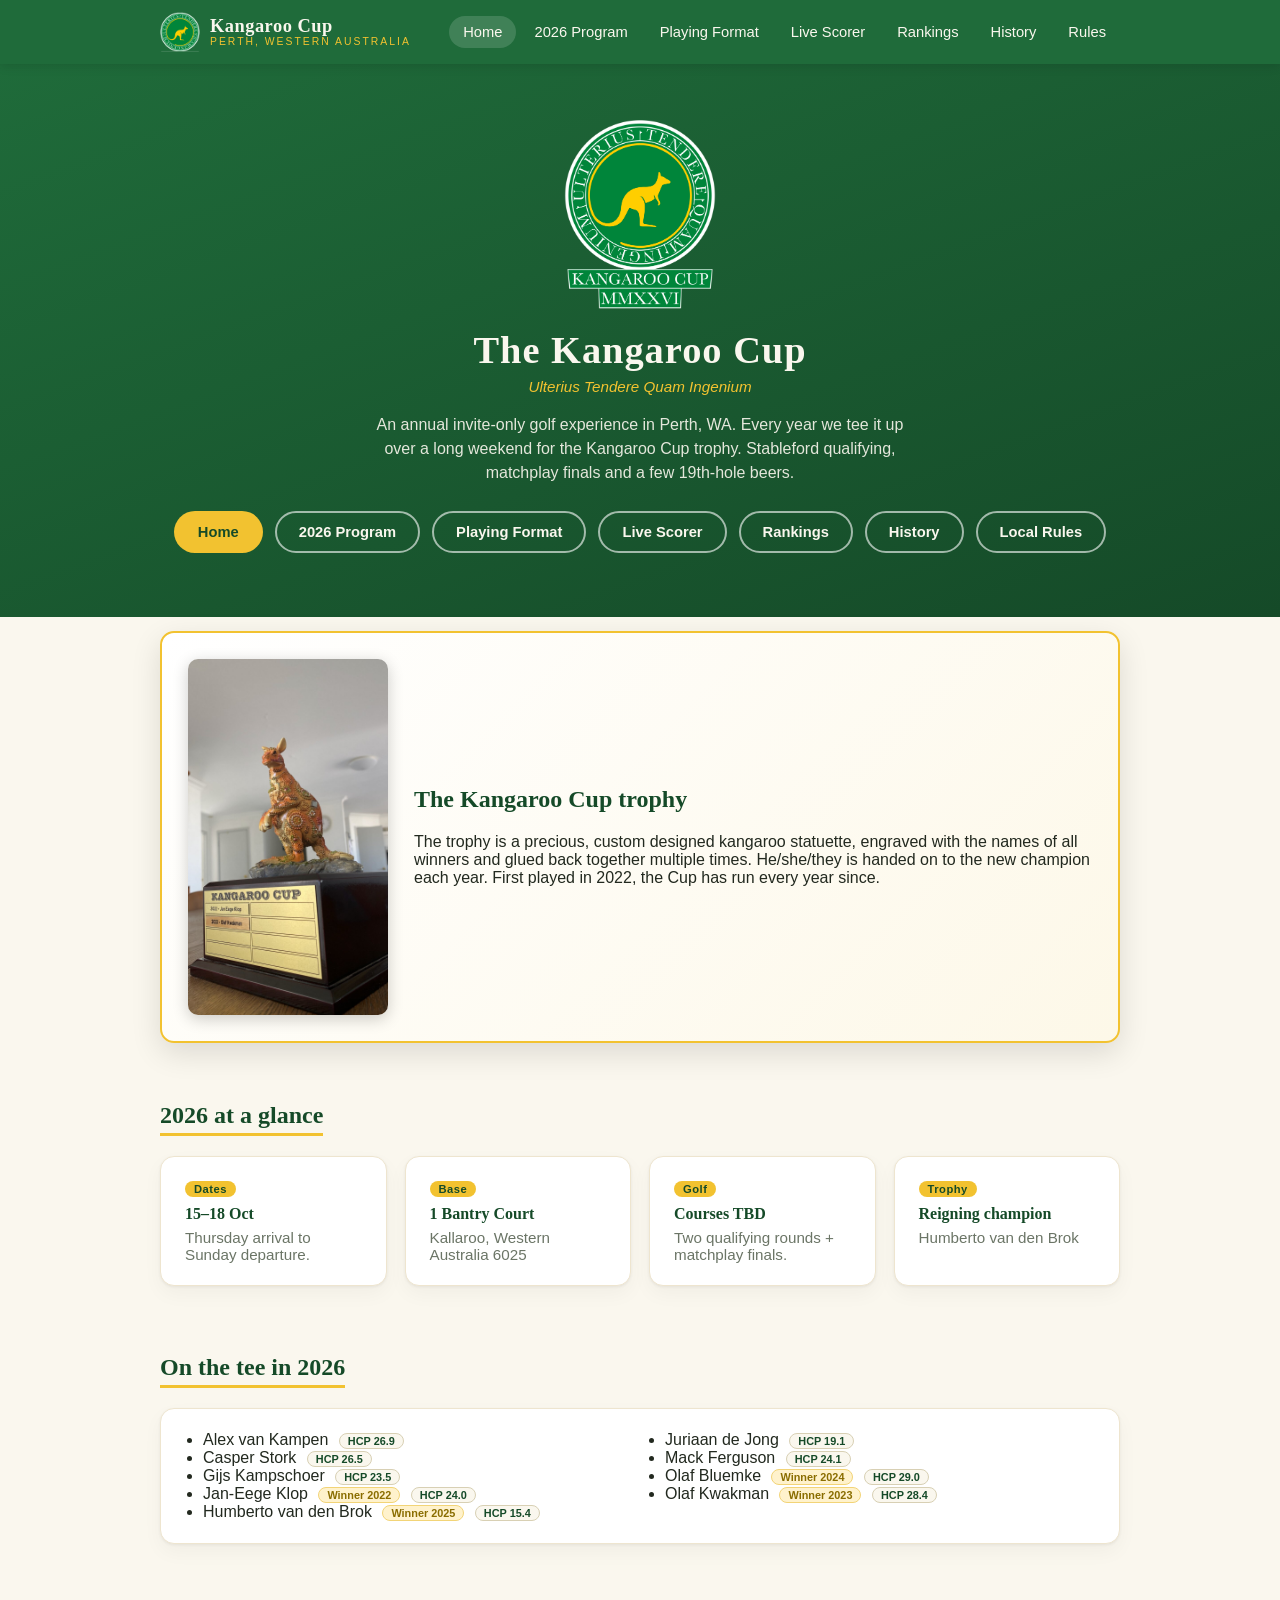
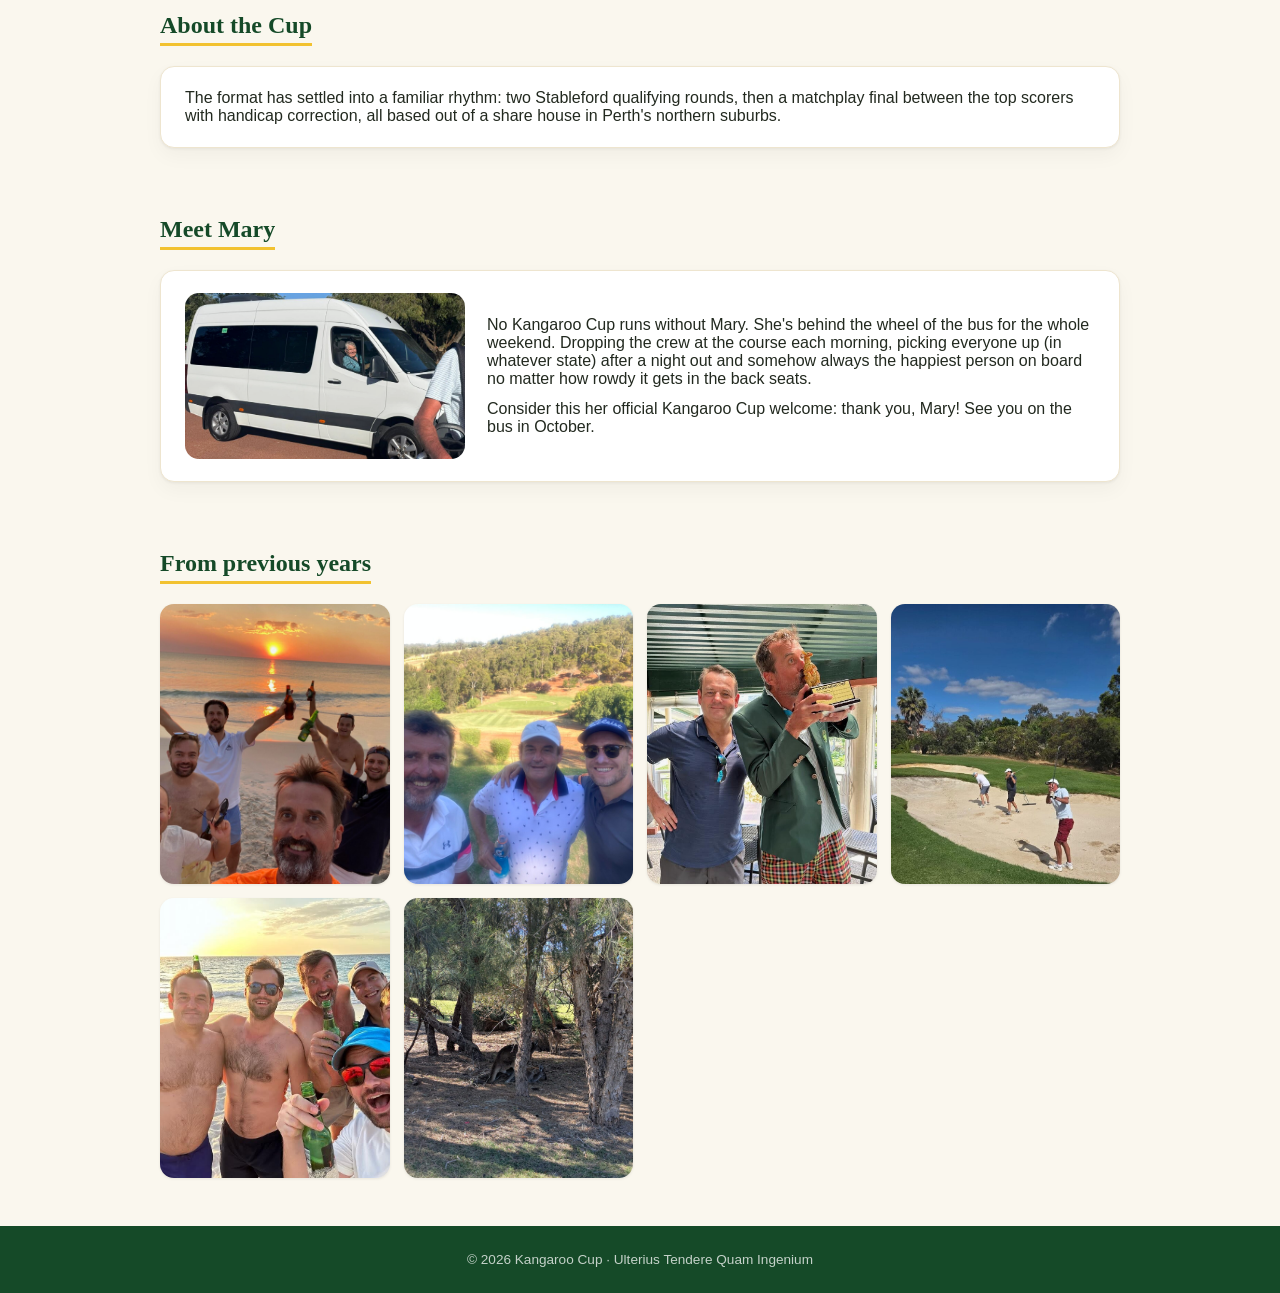
==== index.html @ 9abd81c6 "Add Local Rules link to homepage" ====
<!DOCTYPE html>
<html lang="en">
<head>
<meta charset="UTF-8">
<meta name="viewport" content="width=device-width, initial-scale=1, viewport-fit=cover">
<title>Kangaroo Cup | Perth, Western Australia</title>
<meta name="description" content="The Kangaroo Cup: an annual golf trip in Perth, Western Australia. 2026 program, rankings and history.">
<meta name="theme-color" content="#1f6b3a">
<link rel="manifest" href="manifest.json">
<link rel="icon" href="assets/img/favicon-32-v2.png">
<link rel="apple-touch-icon" href="assets/img/apple-touch-icon-v2.png">
<link rel="stylesheet" href="css/style.css">
</head>
<body>

<div id="site-header"></div>

<section class="hero">
  <img class="crest" src="assets/img/crest-hero.png" alt="Kangaroo Cup crest">
  <h1>The Kangaroo Cup</h1>
  <p class="motto">Ulterius Tendere Quam Ingenium</p>
  <p class="lead">
    An annual invite-only golf experience in Perth, WA. Every year we tee it
    up over a long weekend for the Kangaroo Cup trophy. Stableford qualifying,
    matchplay finals and a few 19th-hole beers.
  </p>
  <div class="hero-actions">
    <a class="btn btn-gold" href="index.html">Home</a>
    <a class="btn btn-outline" href="program.html">2026 Program</a>
    <a class="btn btn-outline" href="format.html">Playing Format</a>
    <a class="btn btn-outline" href="calculator.html">Live Scorer</a>
    <a class="btn btn-outline" href="results.html">Rankings</a>
    <a class="btn btn-outline" href="history.html">History</a>
    <a class="btn btn-outline" href="rules.html">Local Rules</a>
  </div>
</section>

<main class="wrap">

  <section class="trophy-hero">
    <div class="trophy-hero-inner">
      <img class="trophy-hero-photo" src="assets/gallery/trophy-closeup.jpg" alt="The Kangaroo Cup trophy">
      <div>
        <h2 style="margin-top:0;">The Kangaroo Cup trophy</h2>
        <p style="margin:0;">
          The trophy is a precious, custom designed kangaroo statuette,
          engraved with the names of all winners and glued back together
          multiple times. He/she/they is handed on to the new champion
          each year. First played in 2022, the Cup has run every year
          since.
        </p>
      </div>
    </div>
  </section>

  <section>
    <h2>2026 at a glance</h2>
    <div class="card-grid">
      <div class="card info-card">
        <span class="tag">Dates</span>
        <h3>15&ndash;18 Oct</h3>
        <p>Thursday arrival to Sunday departure.</p>
      </div>
      <div class="card info-card">
        <span class="tag">Base</span>
        <h3>1 Bantry Court</h3>
        <p>Kallaroo, Western Australia 6025</p>
      </div>
      <div class="card info-card">
        <span class="tag">Golf</span>
        <h3>Courses TBD</h3>
        <p>Two qualifying rounds + matchplay finals.</p>
      </div>
      <div class="card info-card">
        <span class="tag">Trophy</span>
        <h3>Reigning champion</h3>
        <p>Humberto van den Brok</p>
      </div>
    </div>
  </section>

  <section>
    <h2>On the tee in 2026</h2>
    <div class="card">
      <ul style="margin:0; padding-left:18px; columns:2; column-gap:32px;">
        <li>Alex van Kampen <span class="hcp-badge">HCP 26.9</span></li>
        <li>Casper Stork <span class="hcp-badge">HCP 26.5</span></li>
        <li>Gijs Kampschoer <span class="hcp-badge">HCP 23.5</span></li>
        <li>Jan-Eege Klop <span class="badge-tbd">Winner 2022</span> <span class="hcp-badge">HCP 24.0</span></li>
        <li>Humberto van den Brok <span class="badge-tbd">Winner 2025</span> <span class="hcp-badge">HCP 15.4</span></li>
        <li>Juriaan de Jong <span class="hcp-badge">HCP 19.1</span></li>
        <li>Mack Ferguson <span class="hcp-badge">HCP 24.1</span></li>
        <li>Olaf Bluemke <span class="badge-tbd">Winner 2024</span> <span class="hcp-badge">HCP 29.0</span></li>
        <li>Olaf Kwakman <span class="badge-tbd">Winner 2023</span> <span class="hcp-badge">HCP 28.4</span></li>
      </ul>
    </div>
  </section>

  <section>
    <h2>About the Cup</h2>
    <div class="card">
      <p style="margin:0;">
        The format has settled into a familiar rhythm: two Stableford
        qualifying rounds, then a matchplay final between the top scorers
        with handicap correction, all based out of a share house in
        Perth's northern suburbs.
      </p>
    </div>
  </section>

  <section>
    <h2>Meet Mary</h2>
    <div class="card mary-card">
      <img class="mary-photo" src="assets/gallery/mary-bus-closeup.jpg" alt="Mary and the Kangaroo Cup bus">
      <div>
        <p style="margin:0 0 12px;">
          No Kangaroo Cup runs without Mary. She's behind the wheel of the
          bus for the whole weekend. Dropping the crew at the course each
          morning, picking everyone up (in whatever state) after a night
          out and somehow always the happiest person on board no matter how
          rowdy it gets in the back seats.
        </p>
        <p style="margin:0;">
          Consider this her official Kangaroo Cup welcome: thank you, Mary!
          See you on the bus in October.
        </p>
      </div>
    </div>
  </section>

  <section>
    <h2>From previous years</h2>
    <div class="photo-grid">
      <img src="assets/gallery/beach-sunset-toast.jpg" alt="Sunset toast on the beach">
      <img src="assets/gallery/golf-selfie-three.jpg" alt="Three players on the golf course">
      <img src="assets/gallery/trophy-kiss.jpg" alt="A kiss for the Kangaroo Cup trophy">
      <img src="assets/gallery/bunker-shots.jpg" alt="Bunker shots on the course">
      <img src="assets/gallery/beach-group-2.jpg" alt="The crew on the beach">
      <img src="assets/gallery/kangaroos-shade.jpg" alt="Kangaroos on the course">
    </div>
  </section>

</main>

<div id="site-footer"></div>

<script src="js/data.js"></script>
<script src="js/app.js"></script>
</body>
</html>
---- css/style.css ----
:root {
  --green: #1f6b3a;
  --green-dark: #154a28;
  --gold: #f2c230;
  --gold-dark: #c89f1e;
  --cream: #faf7ee;
  --text: #22291f;
  --muted: #6b7566;
  --radius: 14px;
  --max-width: 1000px;
}

* { box-sizing: border-box; }

html, body {
  margin: 0;
  padding: 0;
  background: var(--cream);
  color: var(--text);
  font-family: -apple-system, BlinkMacSystemFont, "Segoe UI", Roboto, Helvetica, Arial, sans-serif;
  -webkit-font-smoothing: antialiased;
}

h1, h2, h3, .serif {
  font-family: Georgia, "Times New Roman", serif;
}

a { color: inherit; }

img { max-width: 100%; display: block; }

.wrap {
  max-width: var(--max-width);
  margin: 0 auto;
  padding: 0 20px;
}

/* Header / nav */
header.site-header {
  background: var(--green);
  color: var(--cream);
  position: sticky;
  top: 0;
  z-index: 50;
  box-shadow: 0 2px 10px rgba(0,0,0,.12);
}

.nav-row {
  display: flex;
  align-items: center;
  justify-content: space-between;
  padding: 12px 20px;
  max-width: var(--max-width);
  margin: 0 auto;
}

.brand {
  display: flex;
  align-items: center;
  gap: 10px;
  text-decoration: none;
  color: var(--cream);
}

.brand img { width: 40px; height: 40px; }

.brand-text {
  font-family: Georgia, serif;
  font-weight: bold;
  font-size: 1.15rem;
  letter-spacing: .5px;
  line-height: 1.1;
}

.brand-text small {
  display: block;
  font-family: -apple-system, sans-serif;
  font-weight: normal;
  font-size: .65rem;
  letter-spacing: 2px;
  color: var(--gold);
}

nav.main-nav {
  display: flex;
  gap: 4px;
}

nav.main-nav a {
  text-decoration: none;
  color: var(--cream);
  padding: 8px 14px;
  border-radius: 20px;
  font-size: .92rem;
  font-weight: 500;
  transition: background .15s;
}

nav.main-nav a:hover,
nav.main-nav a.active {
  background: rgba(255,255,255,.15);
}

.nav-toggle {
  display: none;
  background: none;
  border: none;
  color: var(--cream);
  font-size: 1.6rem;
  cursor: pointer;
}

@media (max-width: 680px) {
  nav.main-nav {
    display: none;
    position: absolute;
    top: 64px;
    left: 0;
    right: 0;
    background: var(--green-dark);
    flex-direction: column;
    padding: 10px;
  }
  nav.main-nav.open { display: flex; }
  .nav-toggle { display: block; }
}

/* Hero */
.hero {
  background: linear-gradient(160deg, var(--green) 0%, var(--green-dark) 100%);
  color: var(--cream);
  padding: 56px 20px 64px;
  text-align: center;
}

.hero img.crest {
  width: auto;
  height: 190px;
  margin: 0 auto 18px;
}

.hero h1 {
  font-size: 2.4rem;
  margin: 0 0 6px;
  letter-spacing: 1px;
}

.hero .motto {
  color: var(--gold);
  font-style: italic;
  font-size: .95rem;
  margin: 0 0 18px;
}

.hero p.lead {
  max-width: 560px;
  margin: 0 auto;
  opacity: .9;
  line-height: 1.5;
}

.hero-actions {
  margin-top: 26px;
  display: flex;
  gap: 12px;
  justify-content: center;
  flex-wrap: wrap;
}

/* Buttons */
.btn {
  display: inline-block;
  text-decoration: none;
  padding: 11px 22px;
  border-radius: 30px;
  font-weight: 600;
  font-size: .92rem;
  cursor: pointer;
  border: 2px solid transparent;
  transition: transform .1s ease, opacity .15s ease;
}
.btn:active { transform: scale(.97); }

.btn-gold {
  background: var(--gold);
  color: var(--green-dark);
}
.btn-gold:hover { background: var(--gold-dark); }

.btn-outline {
  background: transparent;
  color: var(--cream);
  border-color: rgba(255,255,255,.6);
}
.btn-outline:hover { background: rgba(255,255,255,.12); }

/* Sections */
main { padding: 44px 0 70px; }

section { margin-bottom: 48px; }

section h2 {
  font-size: 1.5rem;
  color: var(--green-dark);
  border-bottom: 3px solid var(--gold);
  display: inline-block;
  padding-bottom: 4px;
  margin-bottom: 20px;
}

.card {
  background: #fff;
  border-radius: var(--radius);
  padding: 22px 24px;
  box-shadow: 0 1px 3px rgba(0,0,0,.06), 0 8px 20px rgba(0,0,0,.04);
  border: 1px solid #eee5cf;
}

.card-grid {
  display: grid;
  grid-template-columns: repeat(auto-fit, minmax(220px, 1fr));
  gap: 18px;
}

.info-card h3 {
  margin: 0 0 6px;
  font-size: 1rem;
  color: var(--green-dark);
}
.info-card p {
  margin: 0;
  color: var(--muted);
  font-size: .95rem;
}
.info-card .tag {
  display: inline-block;
  background: var(--gold);
  color: var(--green-dark);
  font-size: .7rem;
  font-weight: 700;
  letter-spacing: .5px;
  padding: 2px 9px;
  border-radius: 20px;
  margin-bottom: 8px;
}

/* Program timeline */
.day-card {
  border-left: 5px solid var(--gold);
  background: #fff;
  border-radius: var(--radius);
  padding: 20px 22px;
  margin-bottom: 16px;
  box-shadow: 0 1px 3px rgba(0,0,0,.05);
}
.day-card h3 {
  margin: 0 0 4px;
  color: var(--green-dark);
  font-size: 1.15rem;
}
.day-card .date {
  color: var(--muted);
  font-size: .85rem;
  margin-bottom: 12px;
}
.day-card ul {
  margin: 0;
  padding-left: 18px;
}
.day-card li {
  margin-bottom: 6px;
  line-height: 1.45;
}
.badge-tbd {
  display: inline-block;
  background: #fff2cc;
  color: #8a6d00;
  border: 1px solid #f2d477;
  font-size: .68rem;
  font-weight: 700;
  padding: 1px 8px;
  border-radius: 12px;
  margin-left: 6px;
  vertical-align: middle;
}
.hcp-badge {
  display: inline-block;
  background: var(--cream);
  color: var(--green-dark);
  border: 1px solid #d8d0b4;
  font-size: .68rem;
  font-weight: 700;
  padding: 1px 8px;
  border-radius: 12px;
  margin-left: 6px;
  vertical-align: middle;
}

/* Results / tables */
.year-tabs {
  display: flex;
  gap: 8px;
  flex-wrap: wrap;
  margin-bottom: 22px;
}
.year-tabs button {
  border: 2px solid var(--green);
  background: #fff;
  color: var(--green-dark);
  padding: 8px 18px;
  border-radius: 24px;
  font-weight: 700;
  cursor: pointer;
  font-size: .95rem;
}
.year-tabs button.active {
  background: var(--green);
  color: #fff;
}

table.rankings {
  width: 100%;
  border-collapse: collapse;
  background: #fff;
  border-radius: var(--radius);
  overflow: hidden;
  box-shadow: 0 1px 3px rgba(0,0,0,.05);
}
table.rankings th, table.rankings td {
  padding: 10px 14px;
  text-align: left;
  border-bottom: 1px solid #f0ead6;
  font-size: .95rem;
}
table.rankings th {
  background: var(--green);
  color: #fff;
  font-weight: 600;
  font-size: .82rem;
  text-transform: uppercase;
  letter-spacing: .5px;
}
table.rankings tr:last-child td { border-bottom: none; }
table.rankings td.rank {
  font-weight: 700;
  color: var(--green-dark);
  width: 48px;
}
table.rankings tr:first-child td.rank { color: var(--gold-dark); }
.placeholder { color: #bbb; font-style: italic; }

.edition-meta {
  display: flex;
  flex-wrap: wrap;
  gap: 10px 26px;
  margin-bottom: 18px;
  color: var(--muted);
  font-size: .92rem;
}
.edition-meta strong { color: var(--text); }

/* History grid */
.history-grid {
  display: grid;
  grid-template-columns: repeat(auto-fit, minmax(150px, 1fr));
  gap: 16px;
}
.history-card {
  background: #fff;
  border-radius: var(--radius);
  padding: 18px;
  text-align: center;
  box-shadow: 0 1px 3px rgba(0,0,0,.05);
  border: 1px solid #eee5cf;
}
.history-card .year {
  font-family: Georgia, serif;
  font-size: 1.6rem;
  font-weight: bold;
  color: var(--green-dark);
}
.history-card .champ {
  margin-top: 6px;
  font-size: .88rem;
  color: var(--muted);
}

/* Photo grid */
.photo-grid {
  display: grid;
  grid-template-columns: repeat(auto-fit, minmax(220px, 1fr));
  gap: 14px;
}
.photo-grid img {
  width: 100%;
  height: 280px;
  object-fit: cover;
  object-position: top center;
  border-radius: var(--radius);
  box-shadow: 0 1px 3px rgba(0,0,0,.08);
}

/* Mary card */
.mary-card {
  display: flex;
  gap: 22px;
  flex-wrap: wrap;
  align-items: center;
}
.mary-photo {
  width: 280px;
  border-radius: var(--radius);
  flex-shrink: 0;
}
.mary-card > div {
  flex: 1;
  min-width: 240px;
}

/* Trophy hero (prominent trophy feature, top of homepage) */
.trophy-hero {
  margin-top: -34px;
  margin-bottom: 40px;
}
.trophy-hero-inner {
  background: linear-gradient(135deg, #fff 0%, #fdf8e8 100%);
  border: 2px solid var(--gold);
  border-radius: var(--radius);
  padding: 26px;
  display: flex;
  align-items: center;
  gap: 26px;
  flex-wrap: wrap;
  box-shadow: 0 10px 30px rgba(0,0,0,.12);
}
.trophy-hero-photo {
  width: 200px;
  border-radius: 10px;
  flex-shrink: 0;
  box-shadow: 0 4px 16px rgba(0,0,0,.2);
}
.trophy-hero-inner > div {
  flex: 1;
  min-width: 240px;
  color: var(--text);
}
.trophy-hero-inner h2 {
  border-bottom: none;
  padding-bottom: 0;
  color: var(--green-dark);
}

/* Trophy card */
.trophy-card {
  display: flex;
  gap: 22px;
  flex-wrap: wrap;
  align-items: center;
}
.trophy-photo {
  width: 220px;
  border-radius: var(--radius);
  flex-shrink: 0;
  box-shadow: 0 4px 14px rgba(0,0,0,.15);
}
.trophy-card > div {
  flex: 1;
  min-width: 240px;
}

footer {
  background: var(--green-dark);
  color: rgba(255,255,255,.75);
  text-align: center;
  padding: 26px 20px;
  font-size: .85rem;
}
footer a { color: var(--gold); text-decoration: none; }

.install-banner {
  display: none;
  background: var(--gold);
  color: var(--green-dark);
  text-align: center;
  padding: 10px 14px;
  font-size: .88rem;
  font-weight: 600;
}
.install-banner.show { display: block; }
.install-banner button {
  margin-left: 10px;
  border: none;
  background: var(--green-dark);
  color: #fff;
  padding: 5px 14px;
  border-radius: 16px;
  font-weight: 700;
  cursor: pointer;
}

/* Course quote (program page) */
.course-quote {
  font-style: italic;
  color: var(--muted);
  border-left: 3px solid var(--gold);
  padding-left: 12px;
  margin: 0 0 14px;
  font-size: .92rem;
}

/* Venue badge (program page day-cards) */
.venue-badge {
  display: inline-block;
  background: var(--gold);
  color: var(--green-dark);
  font-size: .85rem;
  font-weight: 800;
  letter-spacing: .2px;
  padding: 5px 14px;
  border-radius: 14px;
  margin: 2px 0 14px;
}

/* Playing Format page */
.format-hero {
  text-align: center;
  margin-bottom: 36px;
}
.format-hero .subtitle {
  color: var(--muted);
  font-size: 1.05rem;
  margin-top: -6px;
}
.format-step {
  background: #fff;
  border-radius: var(--radius);
  padding: 22px 24px;
  margin-bottom: 18px;
  box-shadow: 0 1px 3px rgba(0,0,0,.06), 0 8px 20px rgba(0,0,0,.04);
  border: 1px solid #eee5cf;
  display: flex;
  gap: 18px;
}
.format-num {
  flex-shrink: 0;
  width: 42px;
  height: 42px;
  border-radius: 50%;
  background: var(--gold);
  color: var(--green-dark);
  font-weight: 800;
  font-size: 1.2rem;
  display: flex;
  align-items: center;
  justify-content: center;
  font-family: Georgia, serif;
}
.format-step h3 {
  margin: 0 0 8px;
  color: var(--green-dark);
  font-size: 1.15rem;
}
.format-step p {
  margin: 0 0 8px;
  line-height: 1.55;
}
.format-players {
  display: flex;
  gap: 8px;
  flex-wrap: wrap;
  margin: 12px 0 4px;
}
.format-player-chip {
  background: var(--cream);
  border: 1px solid #eee5cf;
  border-radius: 20px;
  padding: 5px 13px;
  font-size: .82rem;
  font-weight: 600;
  color: var(--green-dark);
}
.format-player-chip.finalist {
  background: var(--gold);
  color: var(--green-dark);
  border-color: var(--gold-dark);
}
.format-player-chip.minor {
  background: var(--green);
  color: #fff;
  border-color: var(--green-dark);
}
.format-arrow {
  align-self: center;
  font-size: 1.4rem;
  color: var(--gold-dark);
  padding: 0 4px;
}
.format-matches {
  display: grid;
  grid-template-columns: repeat(auto-fit, minmax(130px, 1fr));
  gap: 10px;
  margin-top: 10px;
}
.format-match {
  background: var(--cream);
  border-radius: 10px;
  padding: 10px;
  text-align: center;
  font-weight: 700;
  color: var(--green-dark);
  border: 1px solid #eee5cf;
  font-size: .9rem;
}
.format-match .vs {
  display: block;
  color: var(--gold-dark);
  font-size: .72rem;
  font-weight: 700;
  margin: 2px 0;
}
.scoring-table {
  width: 100%;
  border-collapse: collapse;
  margin-top: 4px;
}
.scoring-table td {
  padding: 8px 0;
  border-bottom: 1px solid #f0ead6;
}
.scoring-table td:last-child {
  text-align: right;
  font-weight: 700;
  color: var(--green-dark);
}
.scoring-table tr:last-child td { border-bottom: none; }
.tiebreak-list {
  margin: 8px 0 0;
  padding-left: 0;
  list-style: none;
}
.tiebreak-list li {
  display: flex;
  gap: 12px;
  margin-bottom: 10px;
  align-items: flex-start;
}
.tiebreak-list .format-num {
  width: 28px;
  height: 28px;
  font-size: .85rem;
}
.format-why {
  background: linear-gradient(135deg, #fff 0%, #fdf8e8 100%);
  border: 2px solid var(--gold);
  border-radius: var(--radius);
  padding: 18px 22px;
  margin-top: 8px;
  display: flex;
  gap: 14px;
  align-items: flex-start;
}
.format-why .icon {
  font-size: 1.4rem;
  flex-shrink: 0;
}
@media (max-width: 680px) {
  .format-step { flex-direction: column; }
}
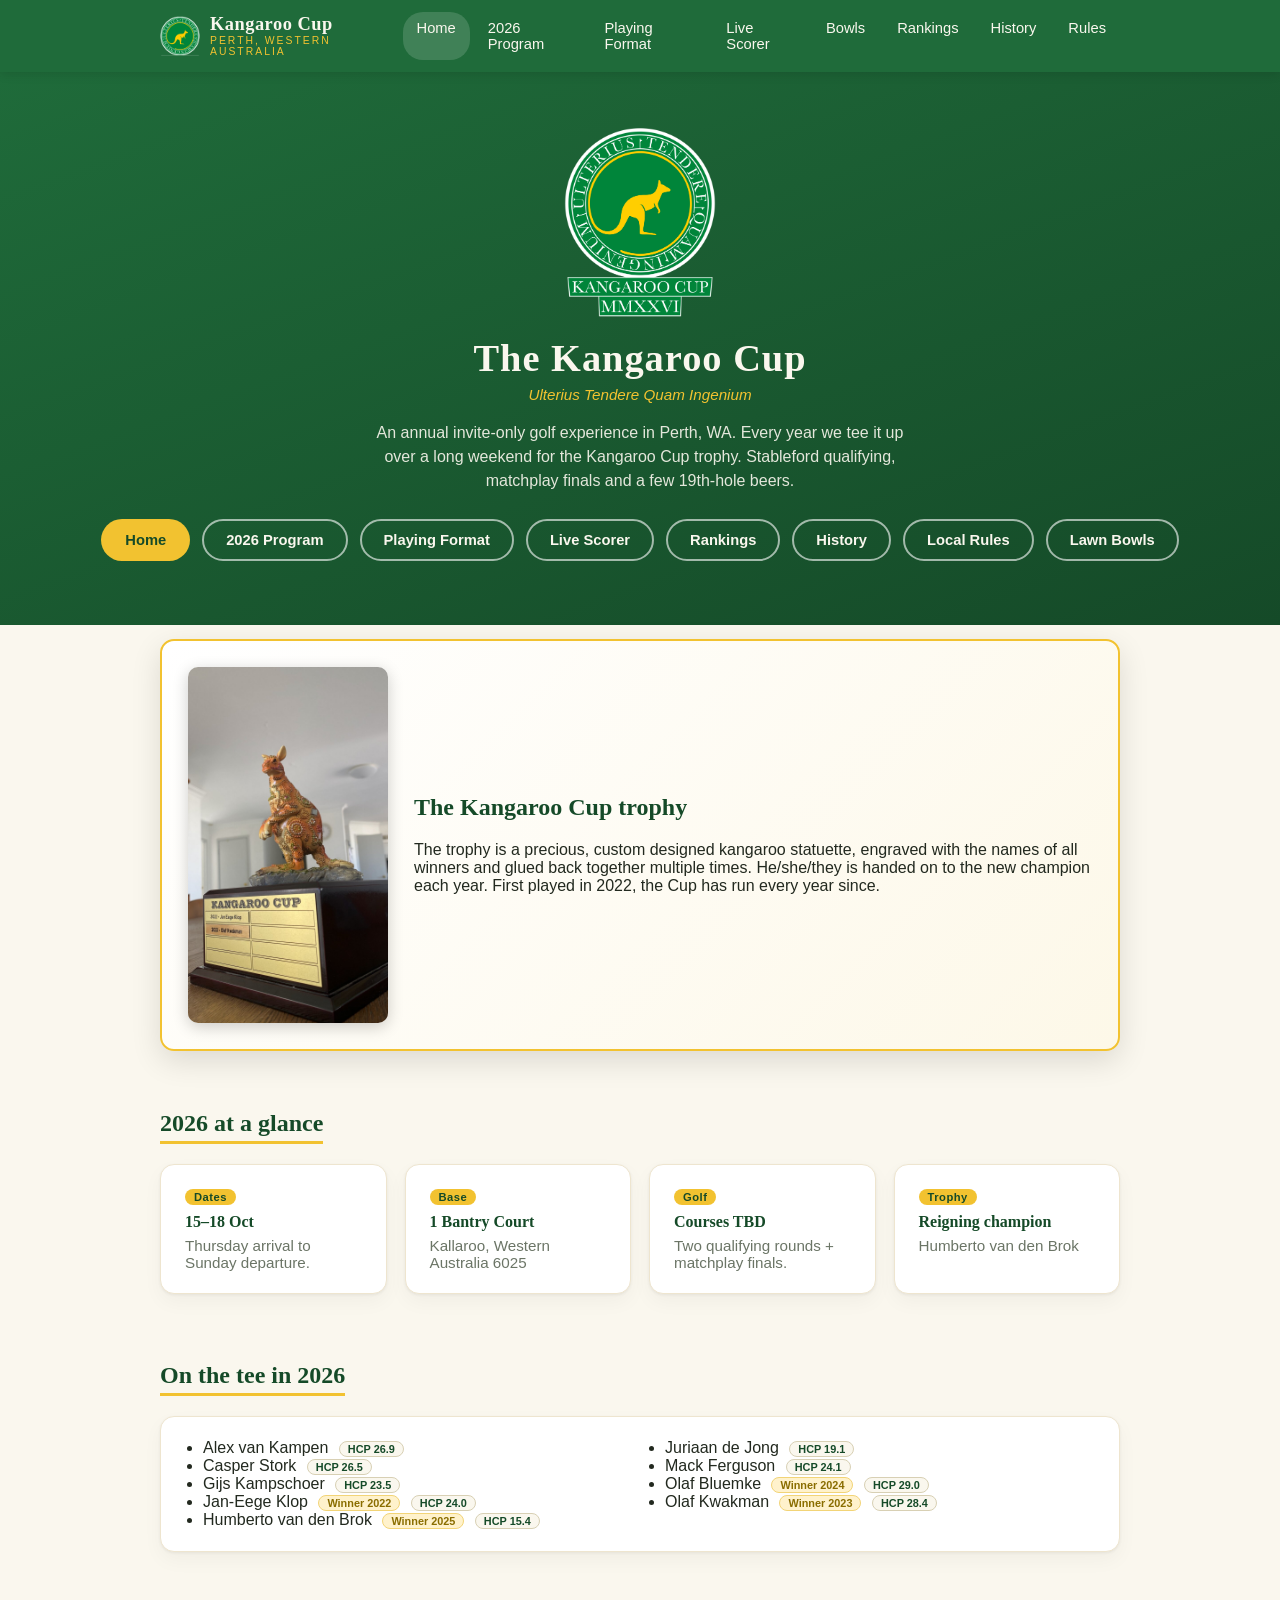
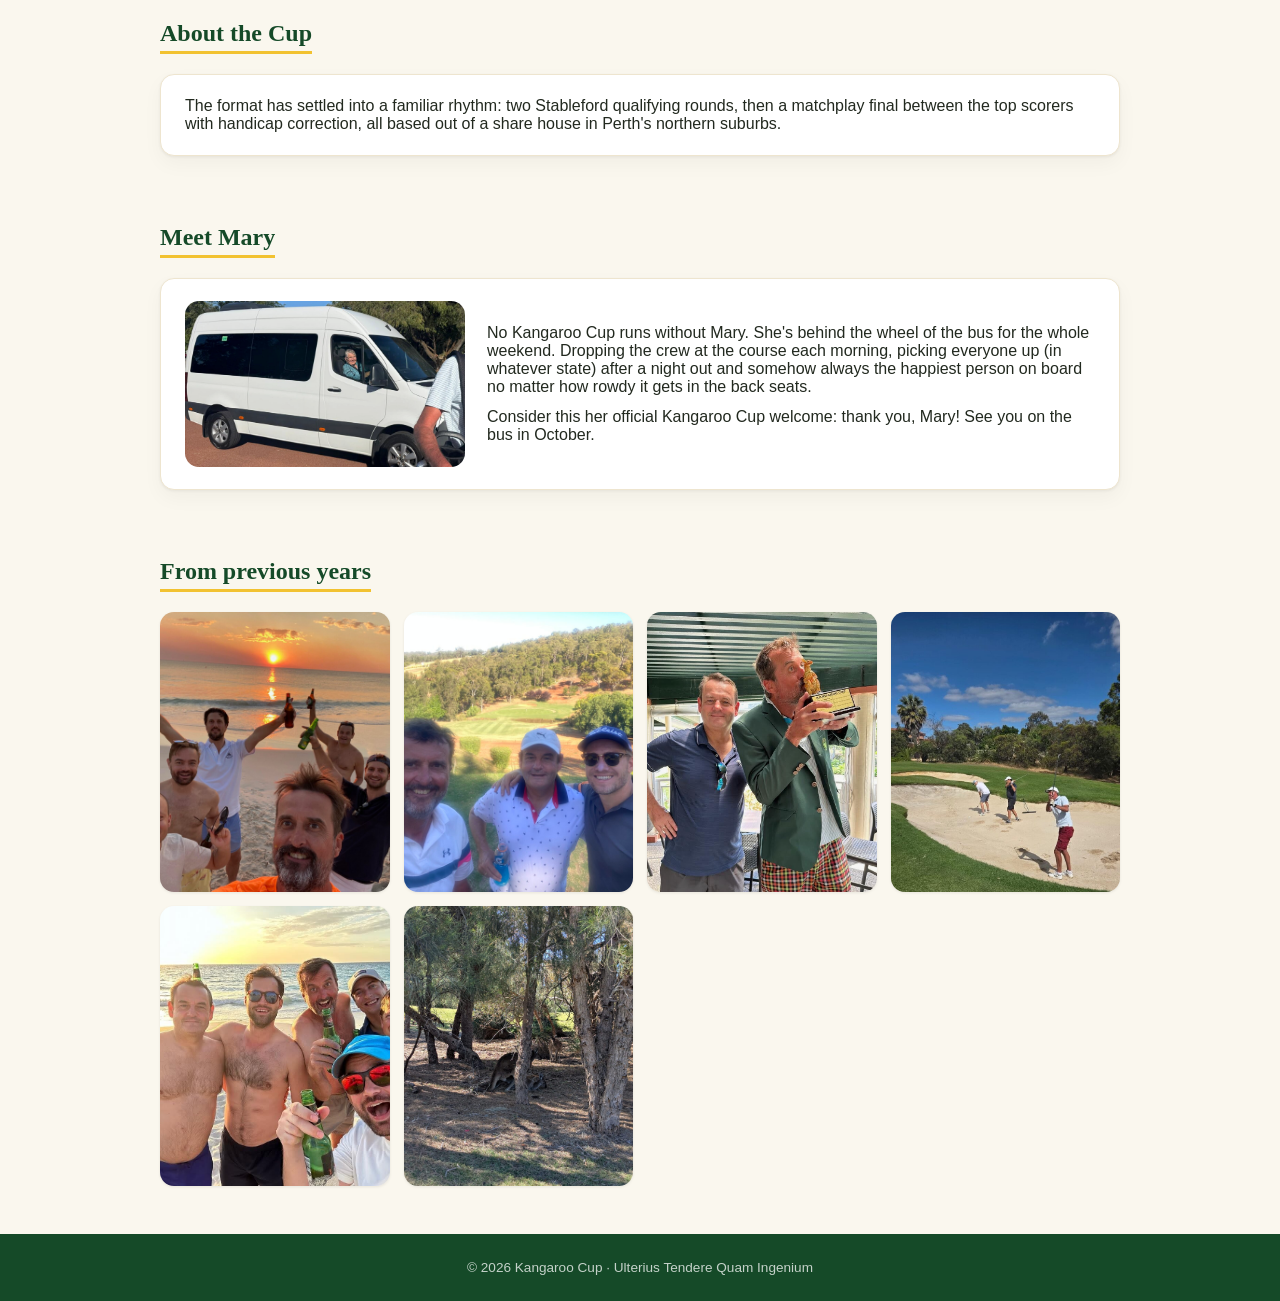
==== commit 37837f9d: "Add Lawn Bowls link to index.html" ====
--- a/index.html
+++ b/index.html
@@ -32,6 +32,7 @@
     <a class="btn btn-outline" href="results.html">Rankings</a>
     <a class="btn btn-outline" href="history.html">History</a>
     <a class="btn btn-outline" href="rules.html">Local Rules</a>
+    <a class="btn btn-outline" href="bowls.html">Lawn Bowls</a>
   </div>
 </section>
 
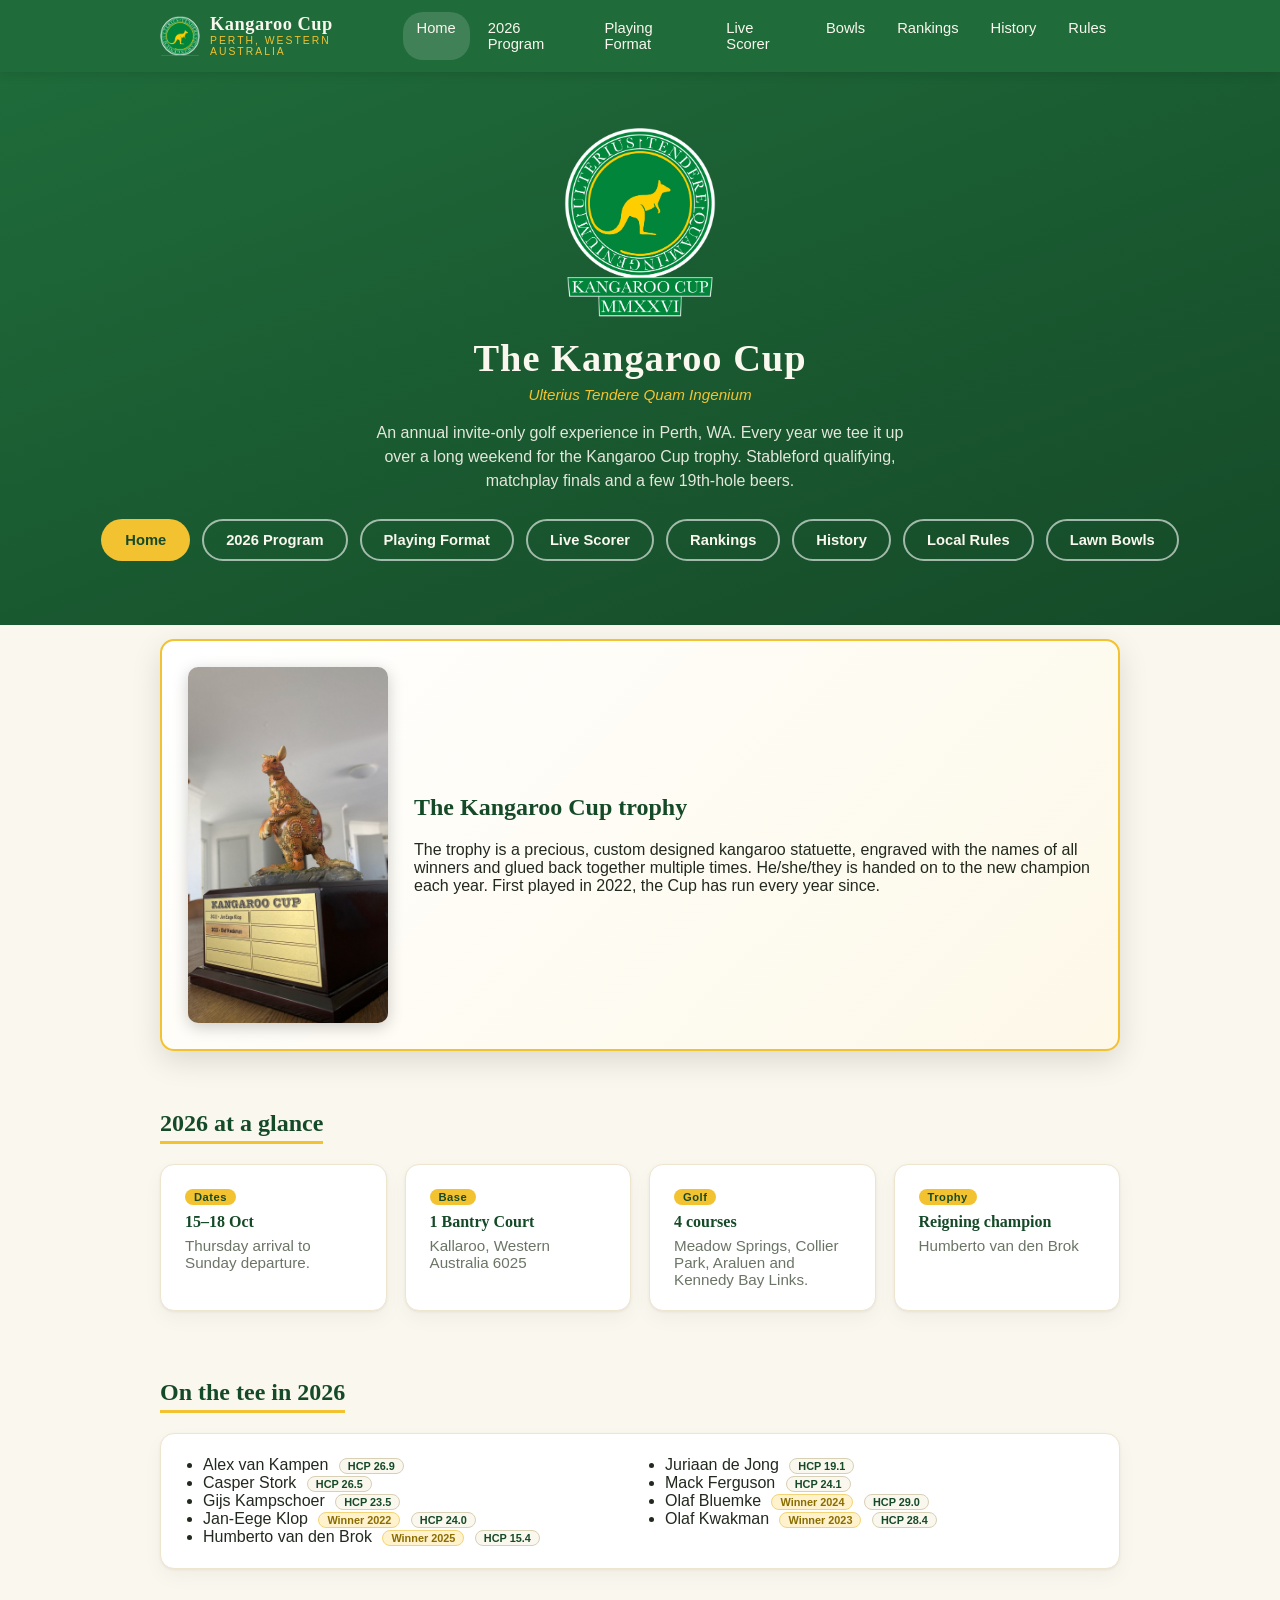
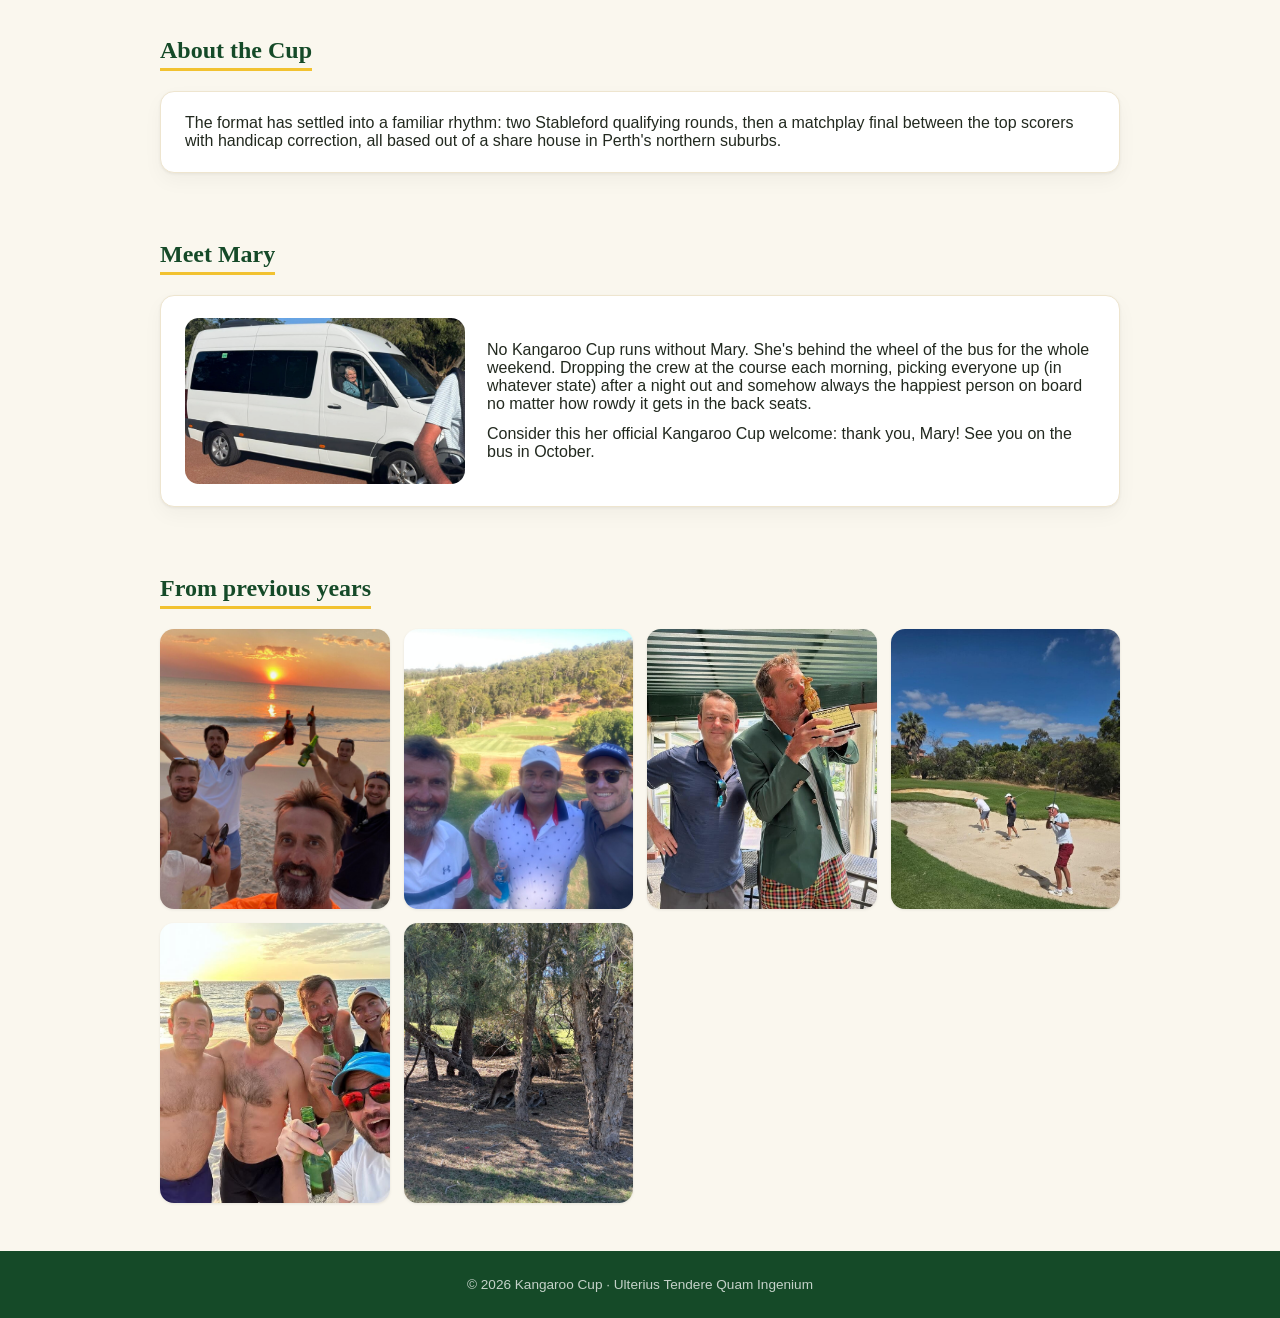
==== commit dfc9f6d9: "Homepage: list the four courses instead of Courses TBD Updated golf course information in the index." ====
--- a/index.html
+++ b/index.html
@@ -69,8 +69,8 @@
       </div>
       <div class="card info-card">
         <span class="tag">Golf</span>
-        <h3>Courses TBD</h3>
-        <p>Two qualifying rounds + matchplay finals.</p>
+        <h3>4 courses</h3>
+        <p>Meadow Springs, Collier Park, Araluen and Kennedy Bay Links.</p>
       </div>
       <div class="card info-card">
         <span class="tag">Trophy</span>
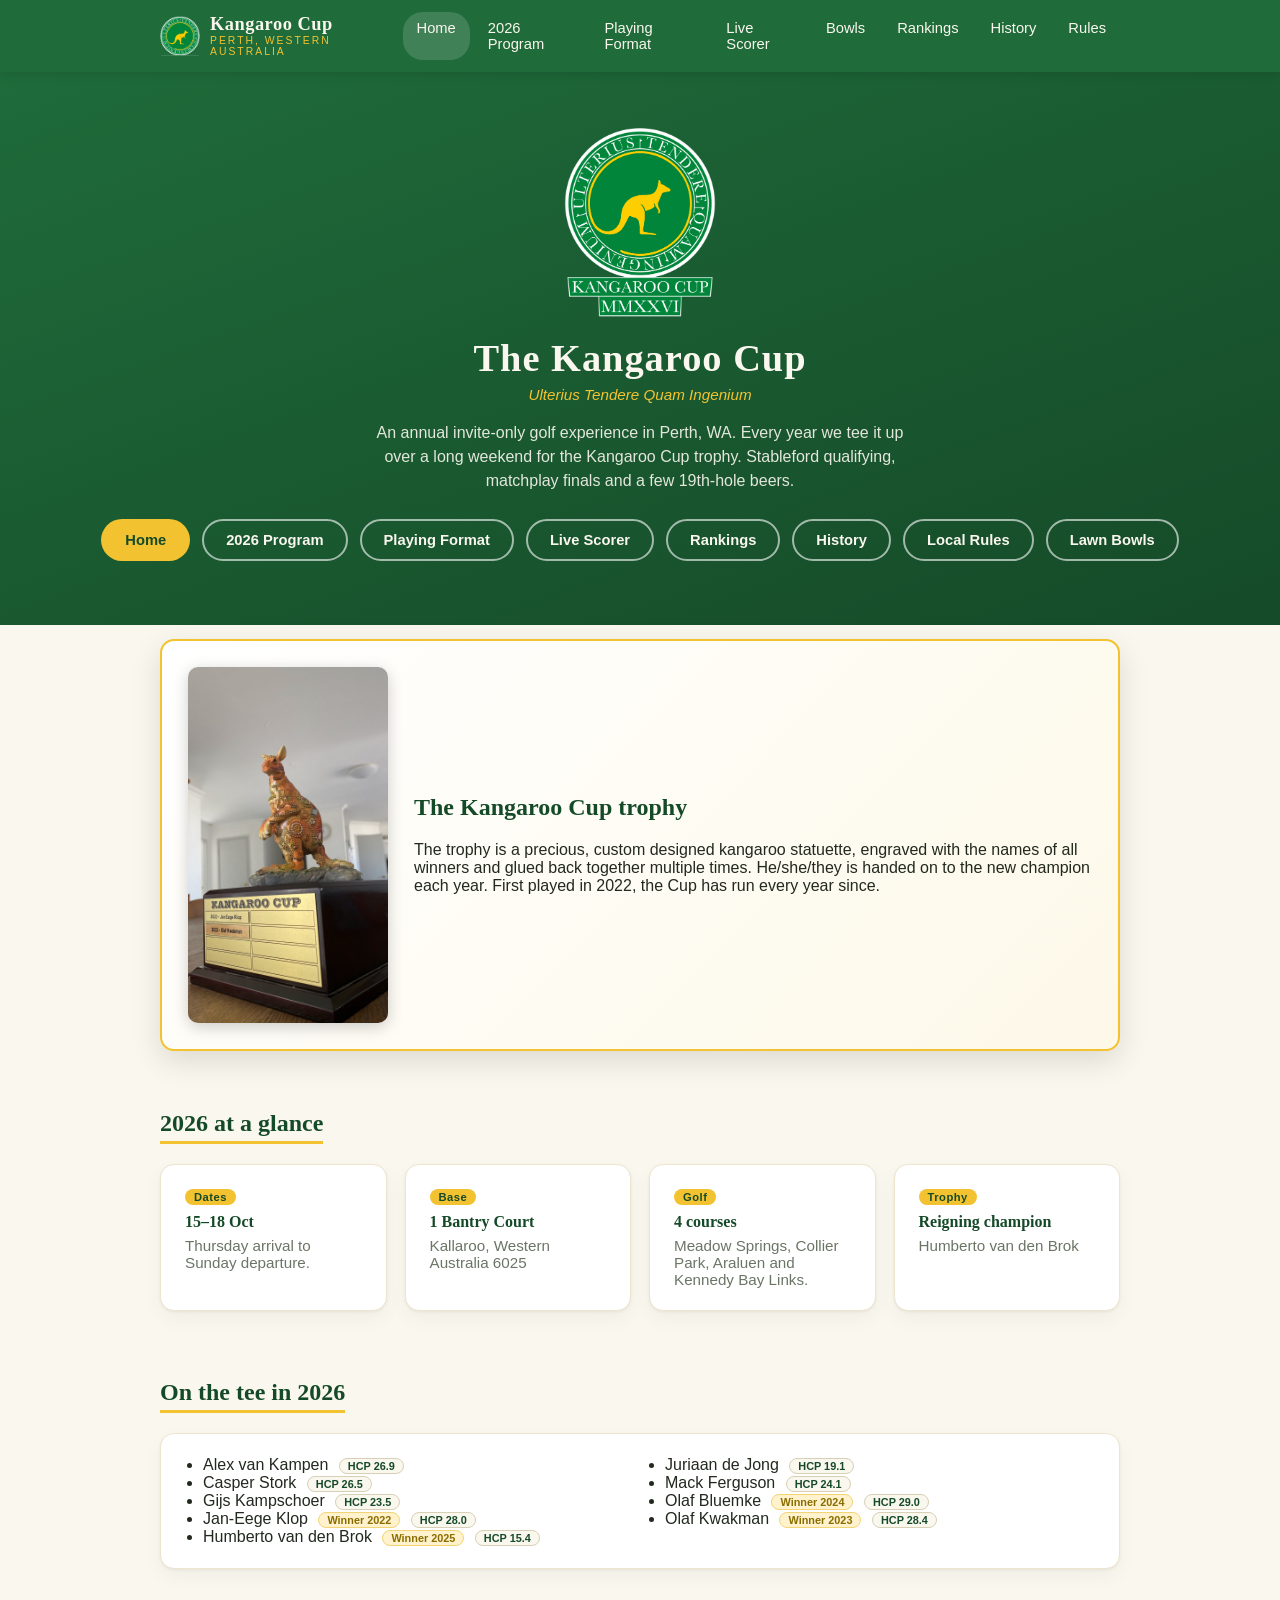
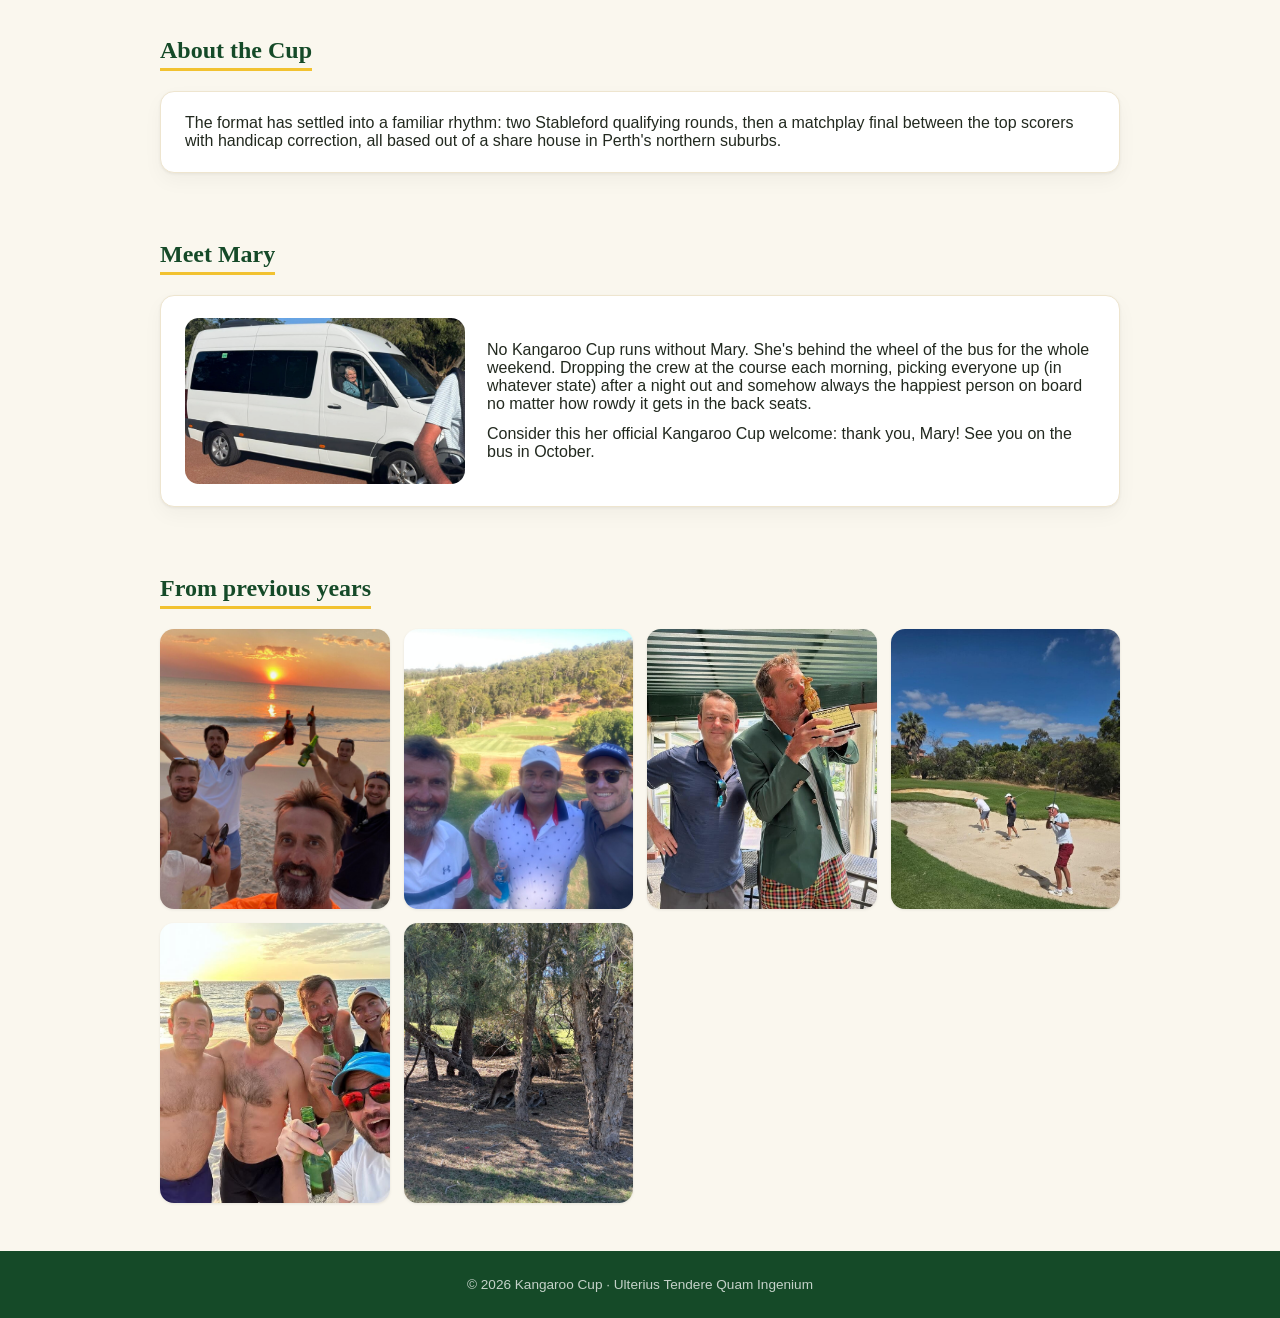
==== commit 0c0b3d76: "Add files via upload" ====
--- a/index.html
+++ b/index.html
@@ -87,7 +87,7 @@
         <li>Alex van Kampen <span class="hcp-badge">HCP 26.9</span></li>
         <li>Casper Stork <span class="hcp-badge">HCP 26.5</span></li>
         <li>Gijs Kampschoer <span class="hcp-badge">HCP 23.5</span></li>
-        <li>Jan-Eege Klop <span class="badge-tbd">Winner 2022</span> <span class="hcp-badge">HCP 24.0</span></li>
+        <li>Jan-Eege Klop <span class="badge-tbd">Winner 2022</span> <span class="hcp-badge">HCP 28.0</span></li>
         <li>Humberto van den Brok <span class="badge-tbd">Winner 2025</span> <span class="hcp-badge">HCP 15.4</span></li>
         <li>Juriaan de Jong <span class="hcp-badge">HCP 19.1</span></li>
         <li>Mack Ferguson <span class="hcp-badge">HCP 24.1</span></li>
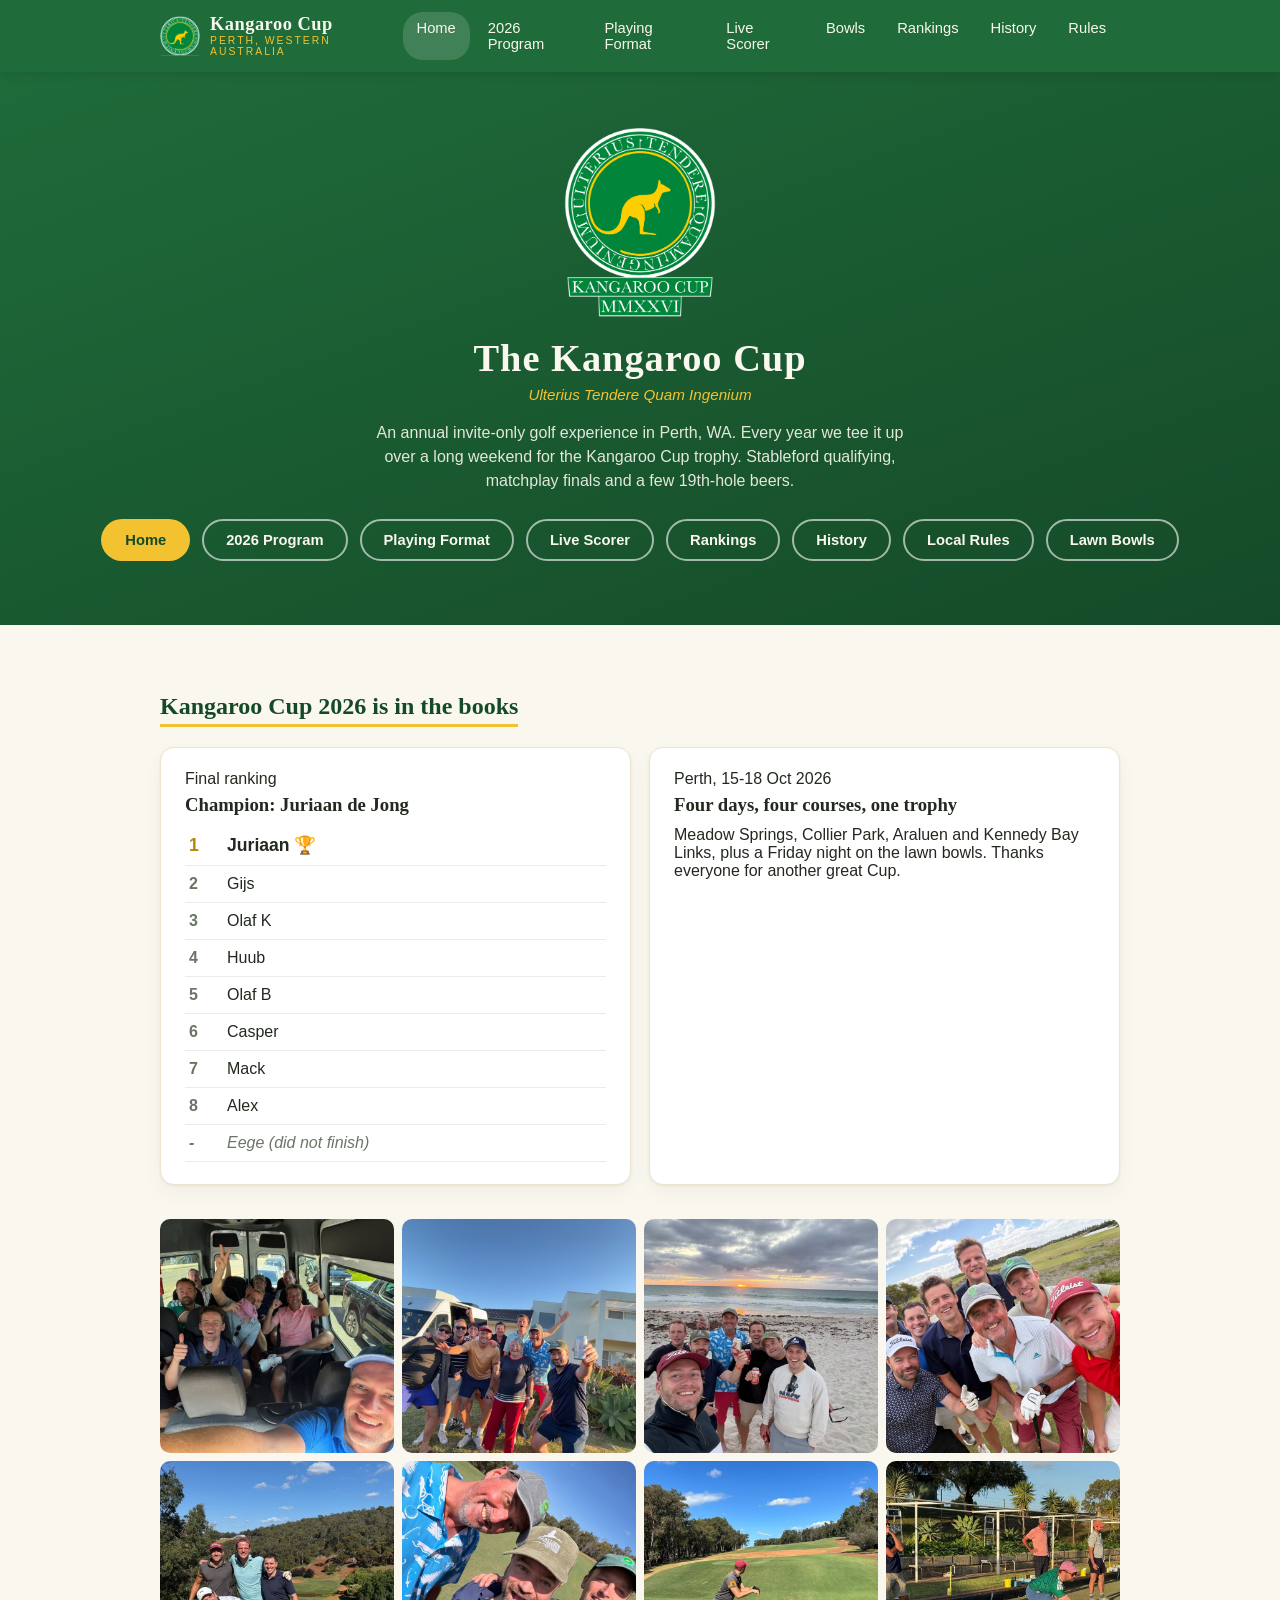
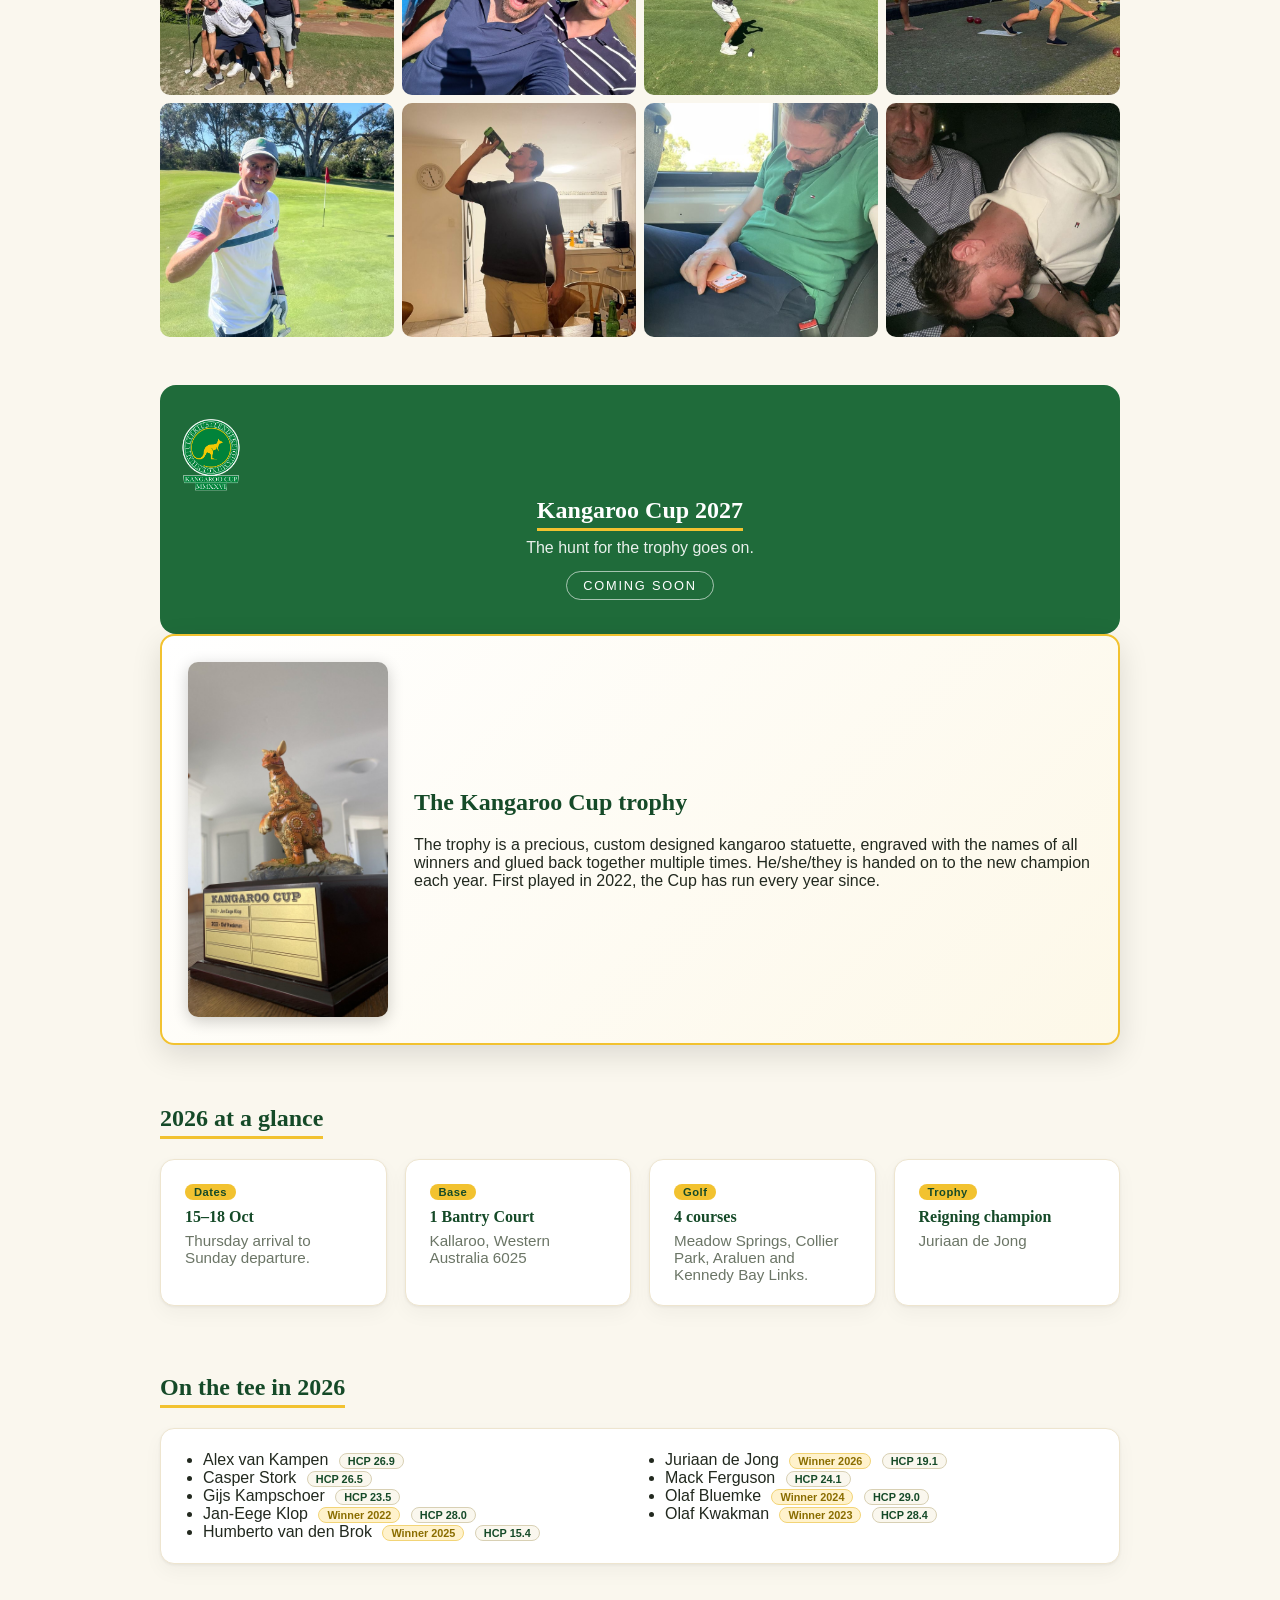
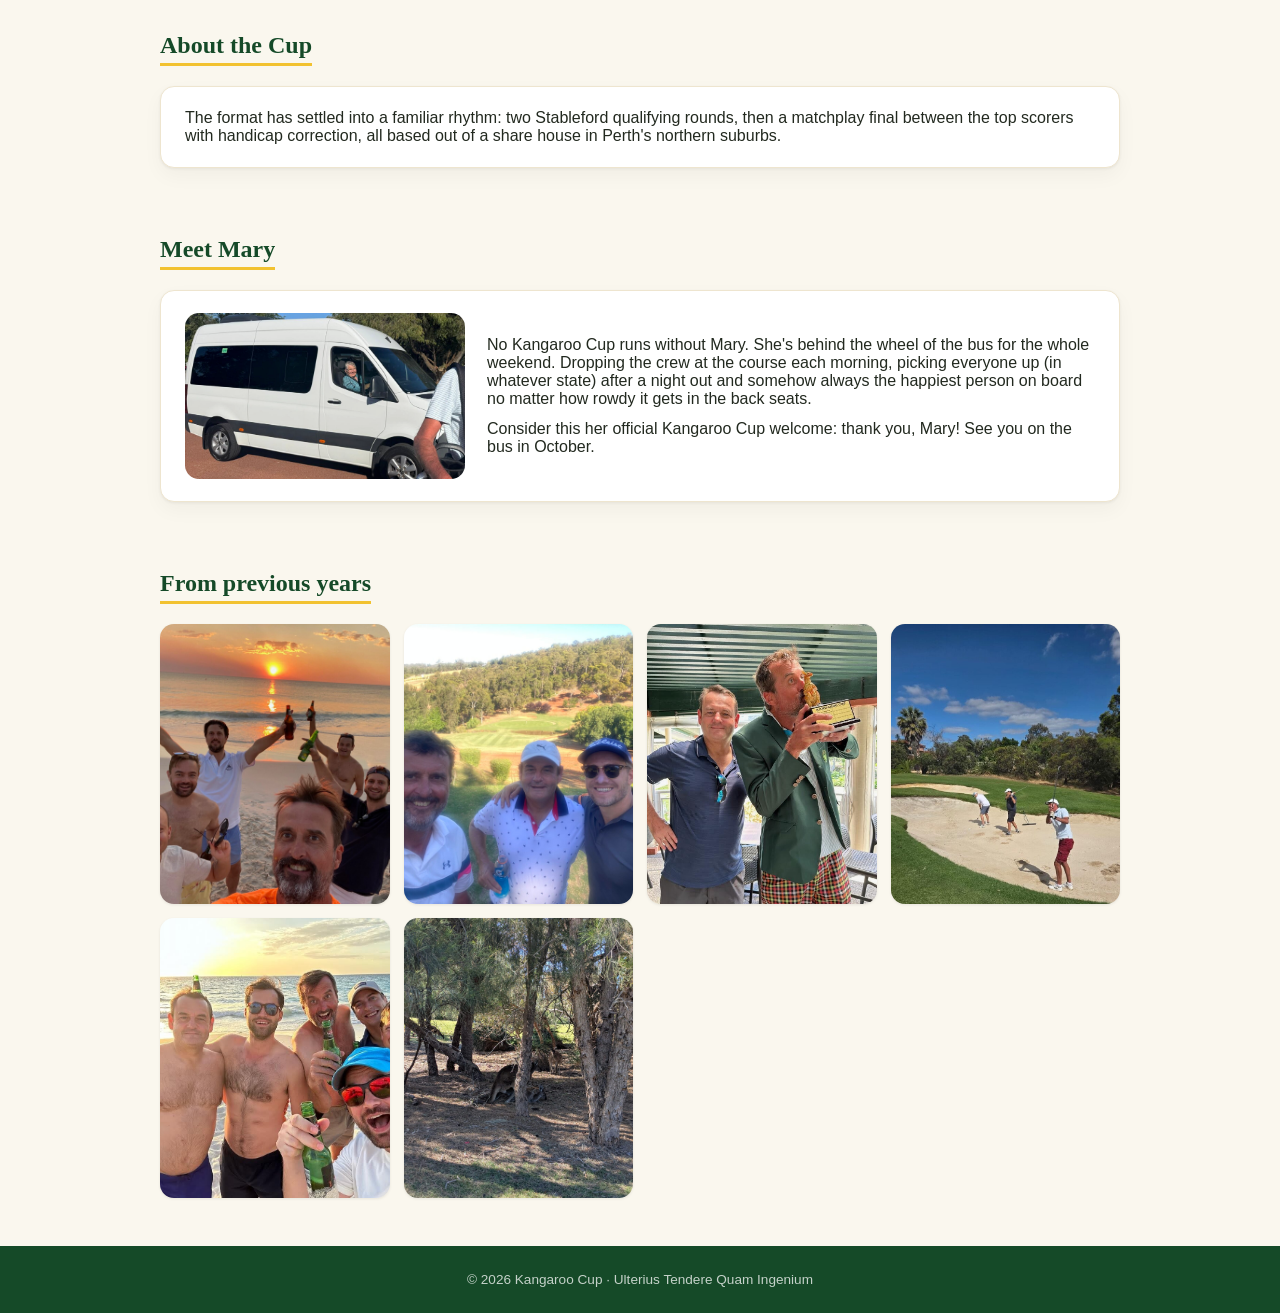
==== commit 55efcd02: "Add files via upload" ====
--- a/index.html
+++ b/index.html
@@ -10,6 +10,23 @@
 <link rel="icon" href="assets/img/favicon-32-v2.png">
 <link rel="apple-touch-icon" href="assets/img/apple-touch-icon-v2.png">
 <link rel="stylesheet" href="css/style.css">
+<style>
+.kc-final{display:grid;gap:18px;grid-template-columns:1fr;margin-bottom:34px}
+.kc-final ol{list-style:none;padding:0;margin:0}
+.kc-final li{display:flex;gap:12px;align-items:center;padding:9px 4px;border-bottom:1px solid rgba(0,0,0,.08)}
+.kc-final li .pos{width:26px;font-weight:800;color:var(--muted,#666)}
+.kc-final li.win{font-weight:800;font-size:1.1rem}
+.kc-final li.win .pos{color:#b8860b}
+.kc-final li.dnf{color:var(--muted,#666);font-style:italic}
+.kc-gallery{display:grid;grid-template-columns:repeat(2,1fr);gap:8px}
+.kc-gallery a{display:block;aspect-ratio:1/1;overflow:hidden;border-radius:10px;background:#ddd}
+.kc-gallery img{width:100%;height:100%;object-fit:cover;display:block}
+@media(min-width:700px){.kc-gallery{grid-template-columns:repeat(4,1fr)}.kc-final{grid-template-columns:1fr 1fr}}
+.kc-next{text-align:center;padding:34px 20px;margin:34px 0;border-radius:16px;background:#1f6b3a;color:#fff}
+.kc-next h2{margin:6px 0 8px;color:#fff}
+.kc-next p{margin:0;opacity:.9}
+.kc-next .kc-soon{display:inline-block;margin-top:14px;padding:6px 16px;border:1px solid rgba(255,255,255,.6);border-radius:999px;font-size:.8rem;letter-spacing:.14em;text-transform:uppercase}
+</style>
 </head>
 <body>
 
@@ -38,6 +55,54 @@
 
 <main class="wrap">
 
+  <section>
+    <h2>Kangaroo Cup 2026 is in the books</h2>
+    <div class="kc-final">
+      <div class="card">
+        <span class="tag">Final ranking</span>
+        <h3 style="margin:6px 0 10px;">Champion: Juriaan de Jong</h3>
+        <ol>
+        <li class="win"><span class="pos">1</span><span>Juriaan 🏆</span></li>
+        <li><span class="pos">2</span><span>Gijs</span></li>
+        <li><span class="pos">3</span><span>Olaf K</span></li>
+        <li><span class="pos">4</span><span>Huub</span></li>
+        <li><span class="pos">5</span><span>Olaf B</span></li>
+        <li><span class="pos">6</span><span>Casper</span></li>
+        <li><span class="pos">7</span><span>Mack</span></li>
+        <li><span class="pos">8</span><span>Alex</span></li>
+        <li class="dnf"><span class="pos">-</span><span>Eege (did not finish)</span></li>
+        </ol>
+      </div>
+      <div class="card">
+        <span class="tag">Perth, 15-18 Oct 2026</span>
+        <h3 style="margin:6px 0 10px;">Four days, four courses, one trophy</h3>
+        <p style="margin:0;">Meadow Springs, Collier Park, Araluen and Kennedy Bay Links, plus a Friday night on the lawn bowls. Thanks everyone for another great Cup.</p>
+      </div>
+    </div>
+    <div class="kc-gallery">
+      <a href="assets/gallery2026/2026-01.jpg"><img src="assets/gallery2026/2026-01.jpg" loading="lazy" alt="Kangaroo Cup 2026 photo 1"></a>
+      <a href="assets/gallery2026/2026-02.jpg"><img src="assets/gallery2026/2026-02.jpg" loading="lazy" alt="Kangaroo Cup 2026 photo 2"></a>
+      <a href="assets/gallery2026/2026-03.jpg"><img src="assets/gallery2026/2026-03.jpg" loading="lazy" alt="Kangaroo Cup 2026 photo 3"></a>
+      <a href="assets/gallery2026/2026-04.jpg"><img src="assets/gallery2026/2026-04.jpg" loading="lazy" alt="Kangaroo Cup 2026 photo 4"></a>
+      <a href="assets/gallery2026/2026-05.jpg"><img src="assets/gallery2026/2026-05.jpg" loading="lazy" alt="Kangaroo Cup 2026 photo 5"></a>
+      <a href="assets/gallery2026/2026-06.jpg"><img src="assets/gallery2026/2026-06.jpg" loading="lazy" alt="Kangaroo Cup 2026 photo 6"></a>
+      <a href="assets/gallery2026/2026-07.jpg"><img src="assets/gallery2026/2026-07.jpg" loading="lazy" alt="Kangaroo Cup 2026 photo 7"></a>
+      <a href="assets/gallery2026/2026-08.jpg"><img src="assets/gallery2026/2026-08.jpg" loading="lazy" alt="Kangaroo Cup 2026 photo 8"></a>
+      <a href="assets/gallery2026/2026-09.jpg"><img src="assets/gallery2026/2026-09.jpg" loading="lazy" alt="Kangaroo Cup 2026 photo 9"></a>
+      <a href="assets/gallery2026/2026-10.jpg"><img src="assets/gallery2026/2026-10.jpg" loading="lazy" alt="Kangaroo Cup 2026 photo 10"></a>
+      <a href="assets/gallery2026/2026-11.jpg"><img src="assets/gallery2026/2026-11.jpg" loading="lazy" alt="Kangaroo Cup 2026 photo 11"></a>
+      <a href="assets/gallery2026/2026-12.jpg"><img src="assets/gallery2026/2026-12.jpg" loading="lazy" alt="Kangaroo Cup 2026 photo 12"></a>
+    </div>
+  </section>
+
+  <section class="kc-next">
+    <img src="assets/img/crest-hero.png" alt="" style="height:72px;opacity:.95;">
+    <h2>Kangaroo Cup 2027</h2>
+    <p>The hunt for the trophy goes on.</p>
+    <span class="kc-soon">Coming soon</span>
+  </section>
+
+
   <section class="trophy-hero">
     <div class="trophy-hero-inner">
       <img class="trophy-hero-photo" src="assets/gallery/trophy-closeup.jpg" alt="The Kangaroo Cup trophy">
@@ -75,7 +140,7 @@
       <div class="card info-card">
         <span class="tag">Trophy</span>
         <h3>Reigning champion</h3>
-        <p>Humberto van den Brok</p>
+      <p>Juriaan de Jong</p>
       </div>
     </div>
   </section>
@@ -89,7 +154,7 @@
         <li>Gijs Kampschoer <span class="hcp-badge">HCP 23.5</span></li>
         <li>Jan-Eege Klop <span class="badge-tbd">Winner 2022</span> <span class="hcp-badge">HCP 28.0</span></li>
         <li>Humberto van den Brok <span class="badge-tbd">Winner 2025</span> <span class="hcp-badge">HCP 15.4</span></li>
-        <li>Juriaan de Jong <span class="hcp-badge">HCP 19.1</span></li>
+        <li>Juriaan de Jong <span class="badge-tbd">Winner 2026</span> <span class="hcp-badge">HCP 19.1</span></li>
         <li>Mack Ferguson <span class="hcp-badge">HCP 24.1</span></li>
         <li>Olaf Bluemke <span class="badge-tbd">Winner 2024</span> <span class="hcp-badge">HCP 29.0</span></li>
         <li>Olaf Kwakman <span class="badge-tbd">Winner 2023</span> <span class="hcp-badge">HCP 28.4</span></li>
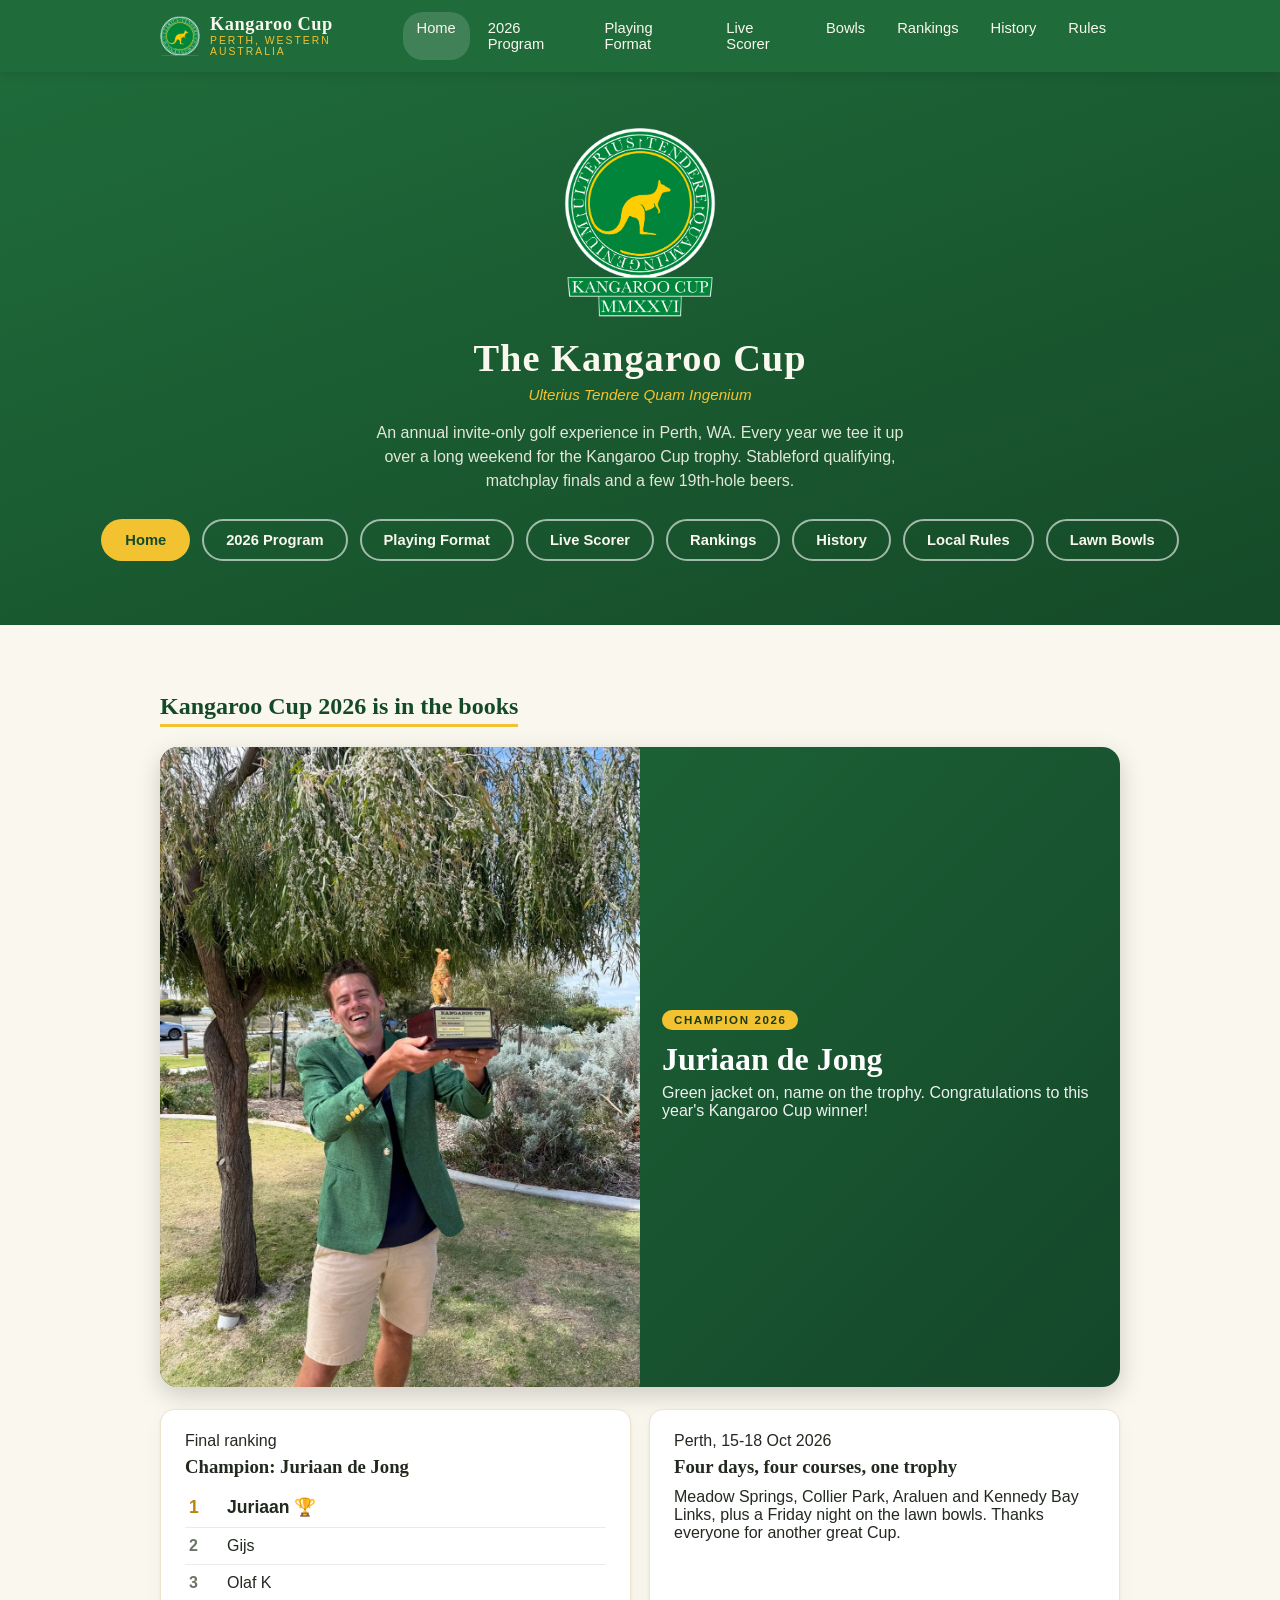
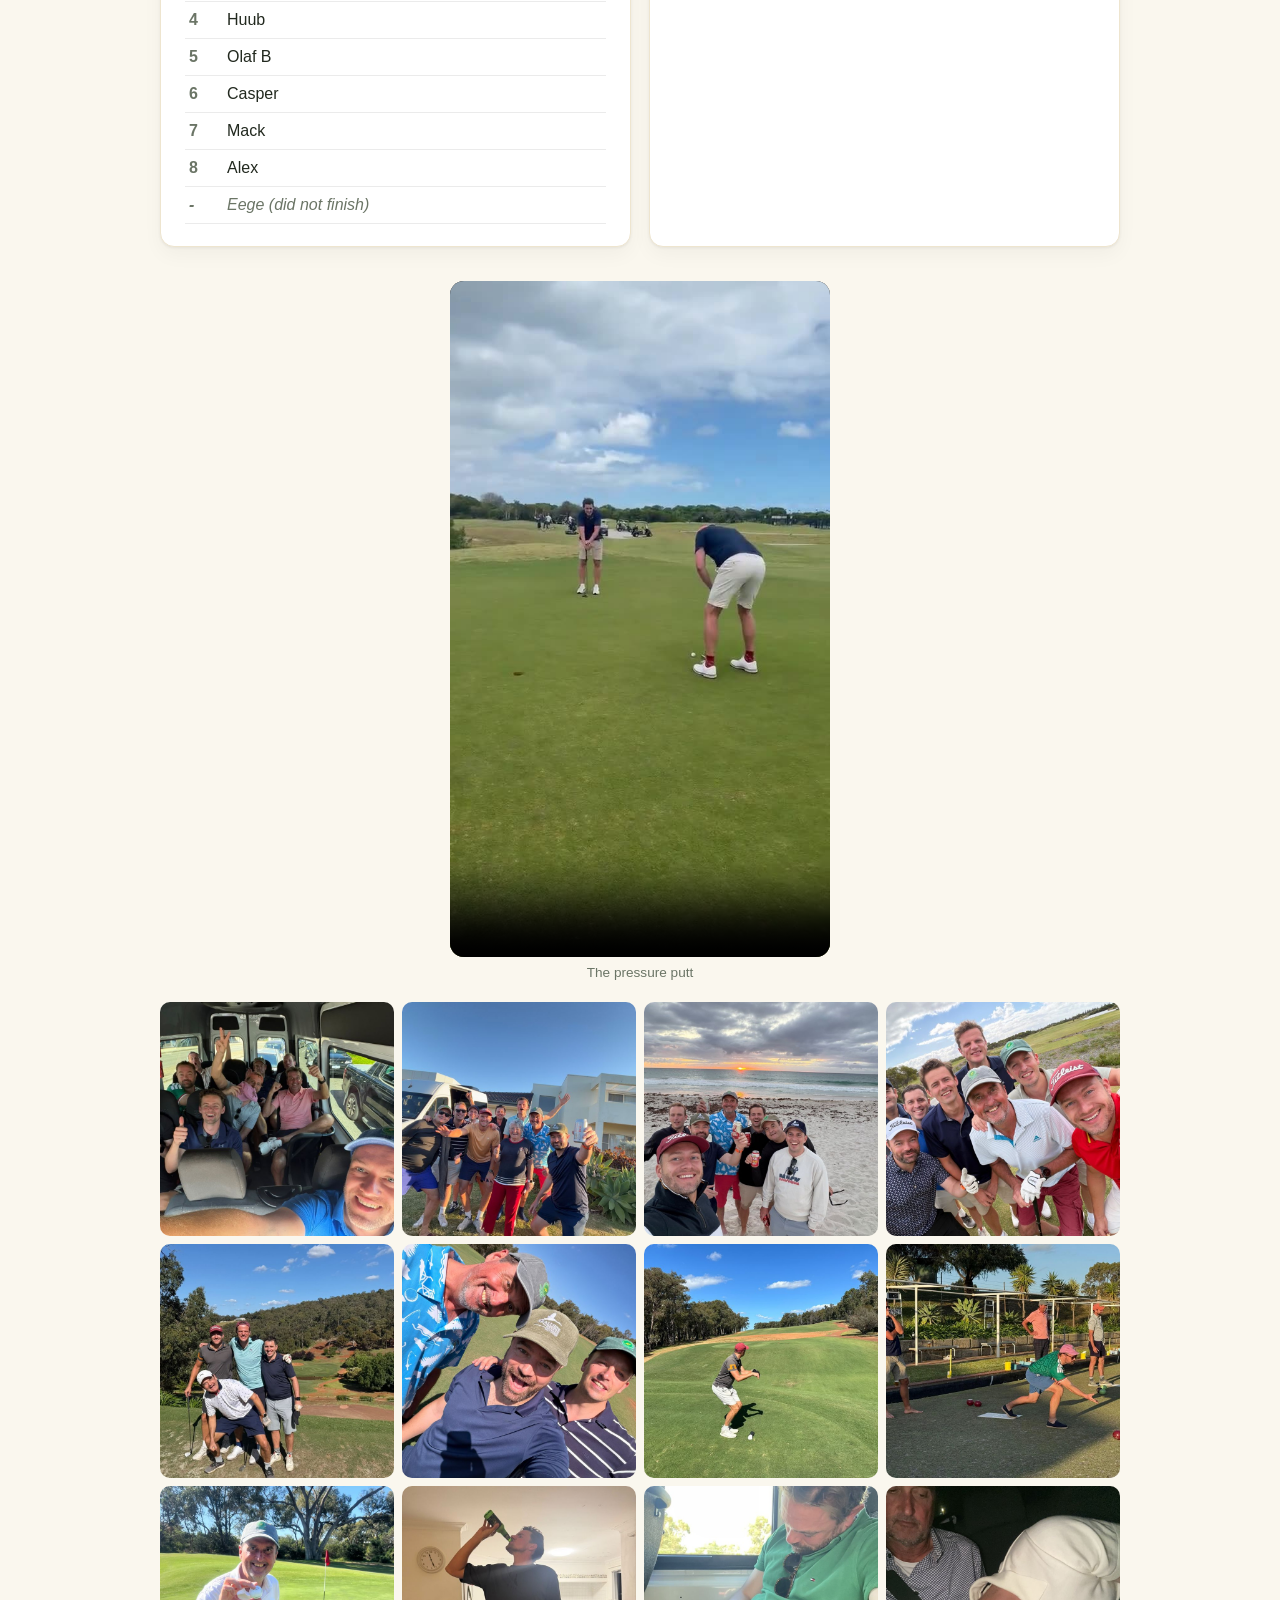
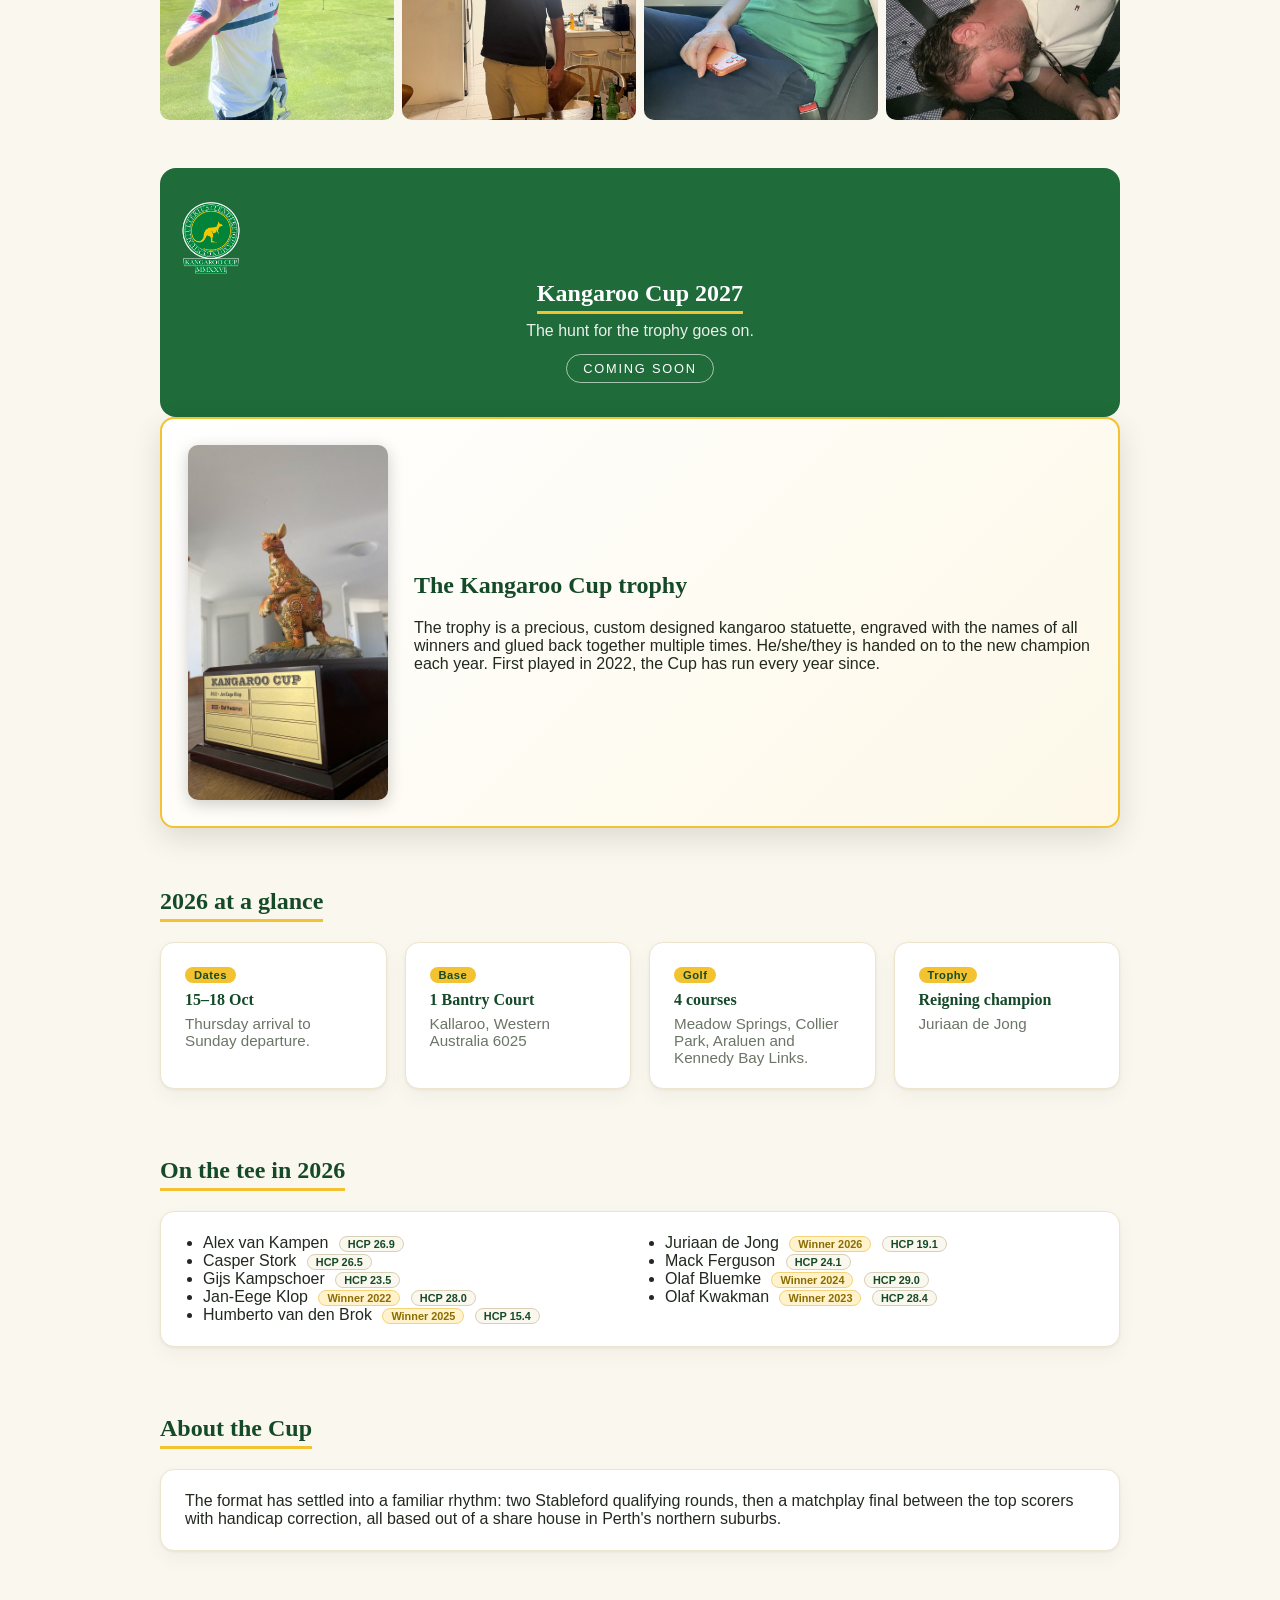
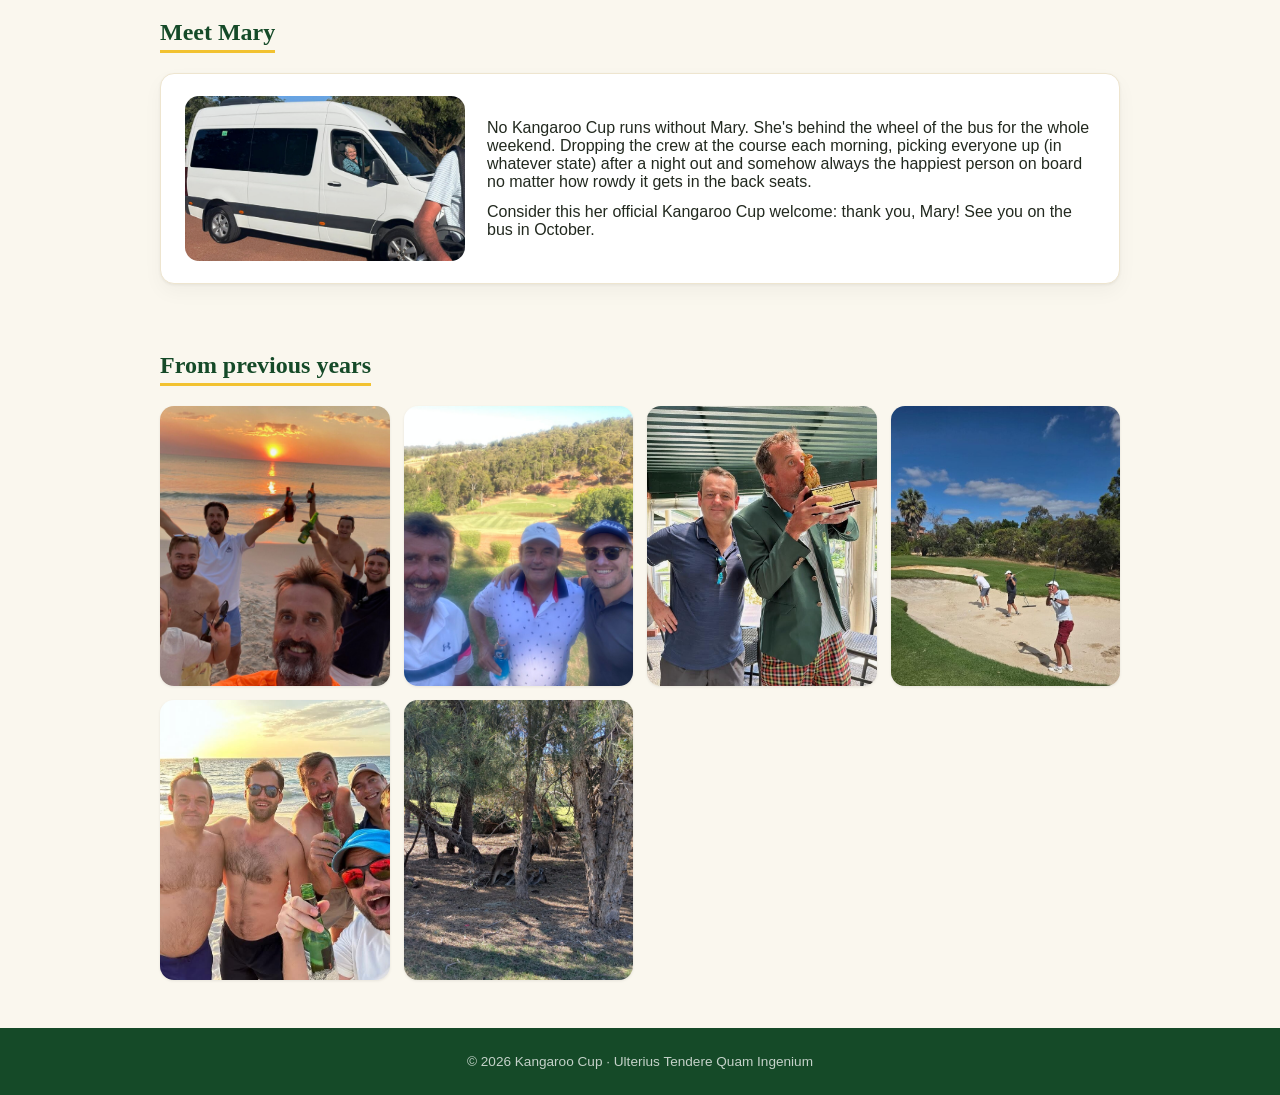
==== commit f1e25fc9: "Add files via upload" ====
--- a/index.html
+++ b/index.html
@@ -27,6 +27,28 @@
 .kc-next p{margin:0;opacity:.9}
 .kc-next .kc-soon{display:inline-block;margin-top:14px;padding:6px 16px;border:1px solid rgba(255,255,255,.6);border-radius:999px;font-size:.8rem;letter-spacing:.14em;text-transform:uppercase}
 </style>
+<style>
+.kc-lb{position:fixed;inset:0;z-index:9999;background:rgba(0,0,0,.92);display:none;align-items:center;justify-content:center;touch-action:pan-y}
+.kc-lb.open{display:flex}
+.kc-lb img{max-width:100%;max-height:100%;object-fit:contain}
+.kc-lb button{position:absolute;background:rgba(255,255,255,.18);color:#fff;border:0;border-radius:999px;font-size:1.6rem;line-height:1;cursor:pointer;width:48px;height:48px}
+.kc-lb .x{top:max(14px,env(safe-area-inset-top));right:14px}
+.kc-lb .p{left:10px;top:50%;margin-top:-24px}
+.kc-lb .n{right:10px;top:50%;margin-top:-24px}
+.kc-lb .c{position:absolute;bottom:max(14px,env(safe-area-inset-bottom));left:0;right:0;text-align:center;color:#fff;opacity:.8;font-size:.85rem}
+</style>
+<style>
+.kc-winner{display:grid;grid-template-columns:1fr;gap:0;margin:0 0 22px;border-radius:18px;overflow:hidden;background:linear-gradient(135deg,#1f6b3a,#14472a);color:#fff;box-shadow:0 8px 24px rgba(0,0,0,.18)}
+.kc-winner img{width:100%;display:block;max-height:560px;object-fit:cover;object-position:50% 30%}
+.kc-winner .txt{padding:22px 22px 26px;display:flex;flex-direction:column;justify-content:center}
+.kc-winner .lab{display:inline-block;align-self:flex-start;background:#f2c230;color:#1b3a12;font-weight:800;font-size:.72rem;letter-spacing:.14em;text-transform:uppercase;padding:4px 12px;border-radius:999px}
+.kc-winner h3{margin:12px 0 6px;font-size:2rem;line-height:1.1;color:#fff}
+.kc-winner p{margin:0;opacity:.92}
+@media(min-width:700px){.kc-winner{grid-template-columns:1fr 1fr}.kc-winner img{max-height:none;height:100%}}
+.kc-video{max-width:380px;margin:6px auto 22px;text-align:center}
+.kc-video video{width:100%;border-radius:14px;background:#000;display:block}
+.kc-video p{margin:8px 0 0;font-size:.85rem;color:var(--muted,#666)}
+</style>
 </head>
 <body>
 
@@ -57,6 +79,14 @@
 
   <section>
     <h2>Kangaroo Cup 2026 is in the books</h2>
+    <div class="kc-winner">
+      <img src="assets/gallery2026/winner-2026.jpg" alt="Juriaan de Jong in the green jacket, holding the Kangaroo Cup trophy">
+      <div class="txt">
+        <span class="lab">Champion 2026</span>
+        <h3>Juriaan de Jong</h3>
+        <p>Green jacket on, name on the trophy. Congratulations to this year's Kangaroo Cup winner!</p>
+      </div>
+    </div>
     <div class="kc-final">
       <div class="card">
         <span class="tag">Final ranking</span>
@@ -79,6 +109,12 @@
         <p style="margin:0;">Meadow Springs, Collier Park, Araluen and Kennedy Bay Links, plus a Friday night on the lawn bowls. Thanks everyone for another great Cup.</p>
       </div>
     </div>
+    <div class="kc-video">
+      <video controls playsinline preload="metadata" poster="assets/video2026/pressure-put.jpg">
+        <source src="assets/video2026/pressure-put.mp4" type="video/mp4">
+      </video>
+      <p>The pressure putt</p>
+    </div>
     <div class="kc-gallery">
       <a href="assets/gallery2026/2026-01.jpg"><img src="assets/gallery2026/2026-01.jpg" loading="lazy" alt="Kangaroo Cup 2026 photo 1"></a>
       <a href="assets/gallery2026/2026-02.jpg"><img src="assets/gallery2026/2026-02.jpg" loading="lazy" alt="Kangaroo Cup 2026 photo 2"></a>
@@ -212,5 +248,21 @@
 
 <script src="js/data.js"></script>
 <script src="js/app.js"></script>
+<script>
+(function(){
+  var links=[].slice.call(document.querySelectorAll('.kc-gallery a'));if(!links.length)return;
+  var lb=document.createElement('div');lb.className='kc-lb';
+  lb.innerHTML='<img alt=""><button class="x" aria-label="Close">\u00d7</button><button class="p" aria-label="Previous">\u2039</button><button class="n" aria-label="Next">\u203a</button><div class="c"></div>';
+  document.body.appendChild(lb);
+  var img=lb.querySelector('img'),cnt=lb.querySelector('.c'),cur=0,sx=null;
+  function show(k){cur=(k+links.length)%links.length;img.src=links[cur].getAttribute('href');cnt.textContent=(cur+1)+' / '+links.length;lb.classList.add('open');document.body.style.overflow='hidden';}
+  function hide(){lb.classList.remove('open');img.removeAttribute('src');document.body.style.overflow='';}
+  links.forEach(function(a,k){a.addEventListener('click',function(e){e.preventDefault();show(k);});});
+  lb.addEventListener('click',function(e){if(e.target.classList.contains('p')){show(cur-1);}else if(e.target.classList.contains('n')){show(cur+1);}else{hide();}});
+  document.addEventListener('keydown',function(e){if(!lb.classList.contains('open'))return;if(e.key==='Escape')hide();else if(e.key==='ArrowLeft')show(cur-1);else if(e.key==='ArrowRight')show(cur+1);});
+  lb.addEventListener('touchstart',function(e){sx=e.touches[0].clientX;},{passive:true});
+  lb.addEventListener('touchend',function(e){if(sx===null)return;var dx=e.changedTouches[0].clientX-sx;sx=null;if(Math.abs(dx)>60){e.preventDefault();show(dx<0?cur+1:cur-1);}},{passive:false});
+})();
+</script>
 </body>
 </html>
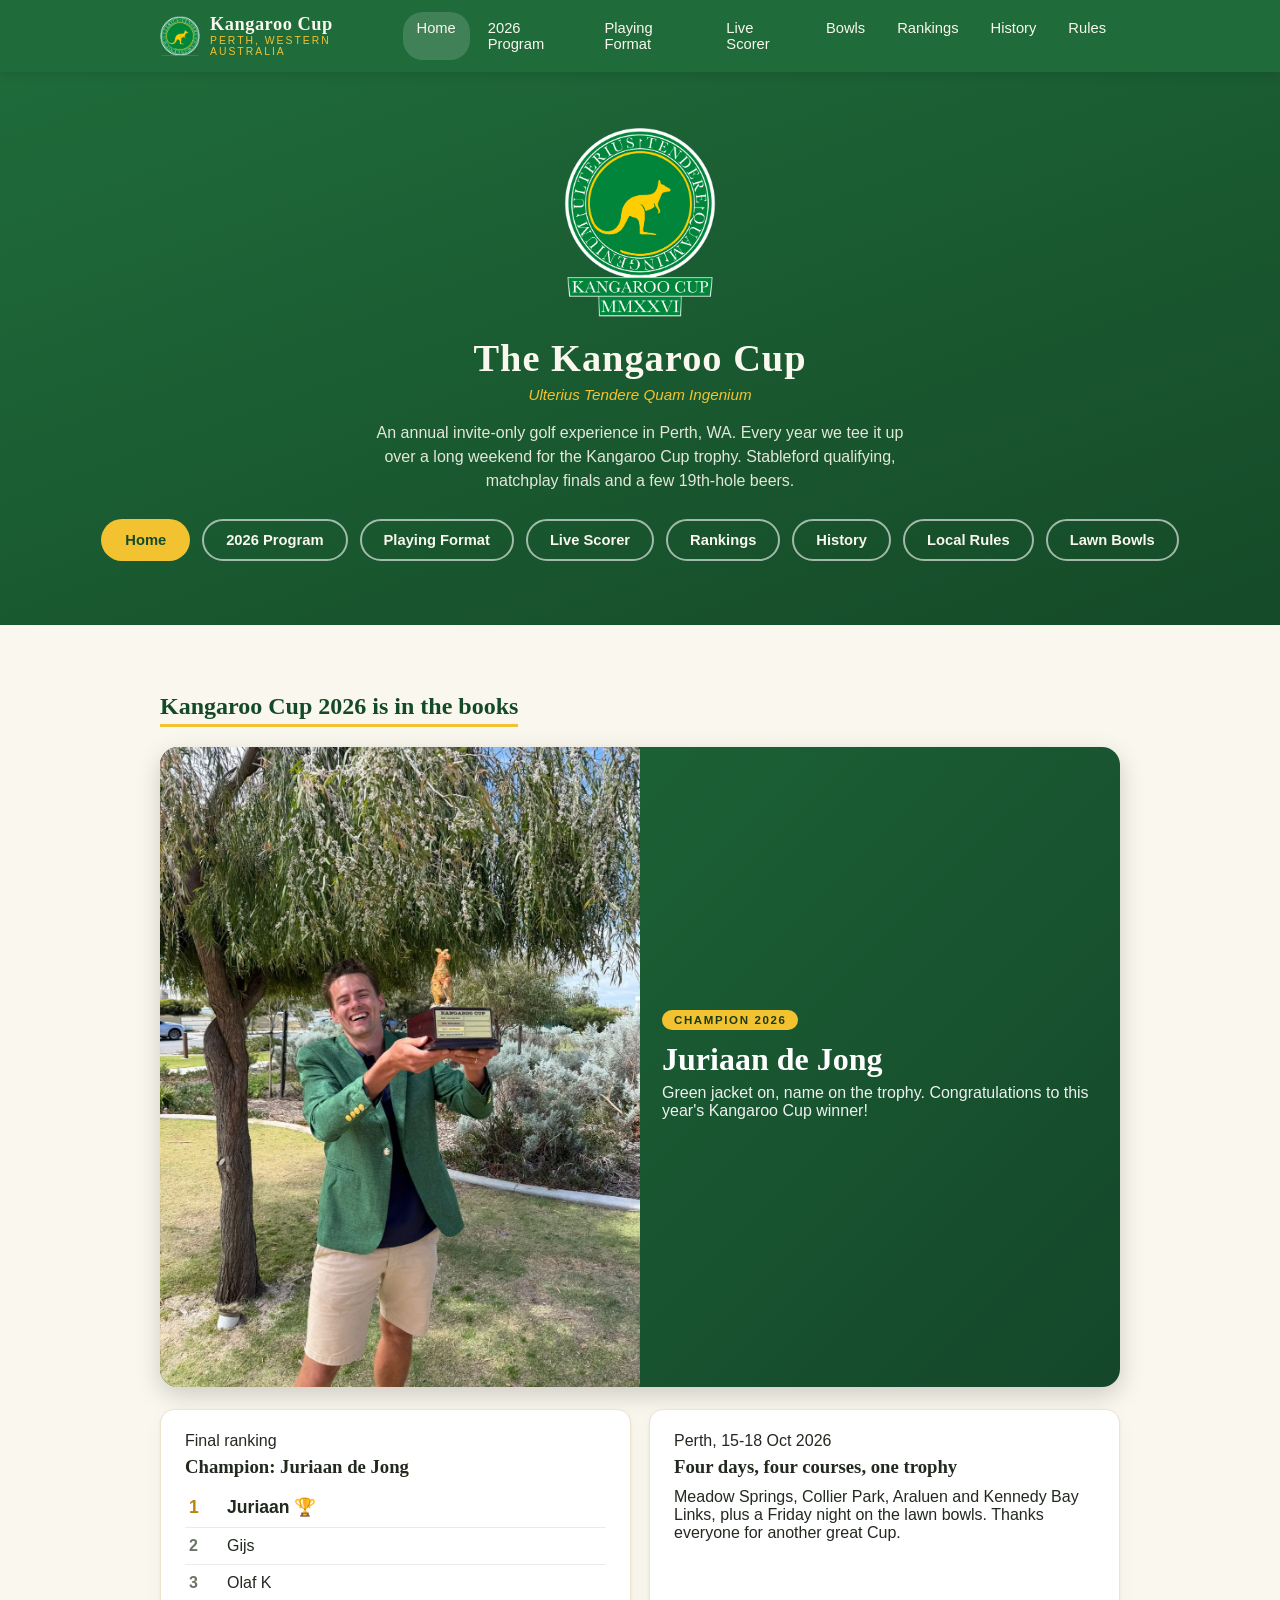
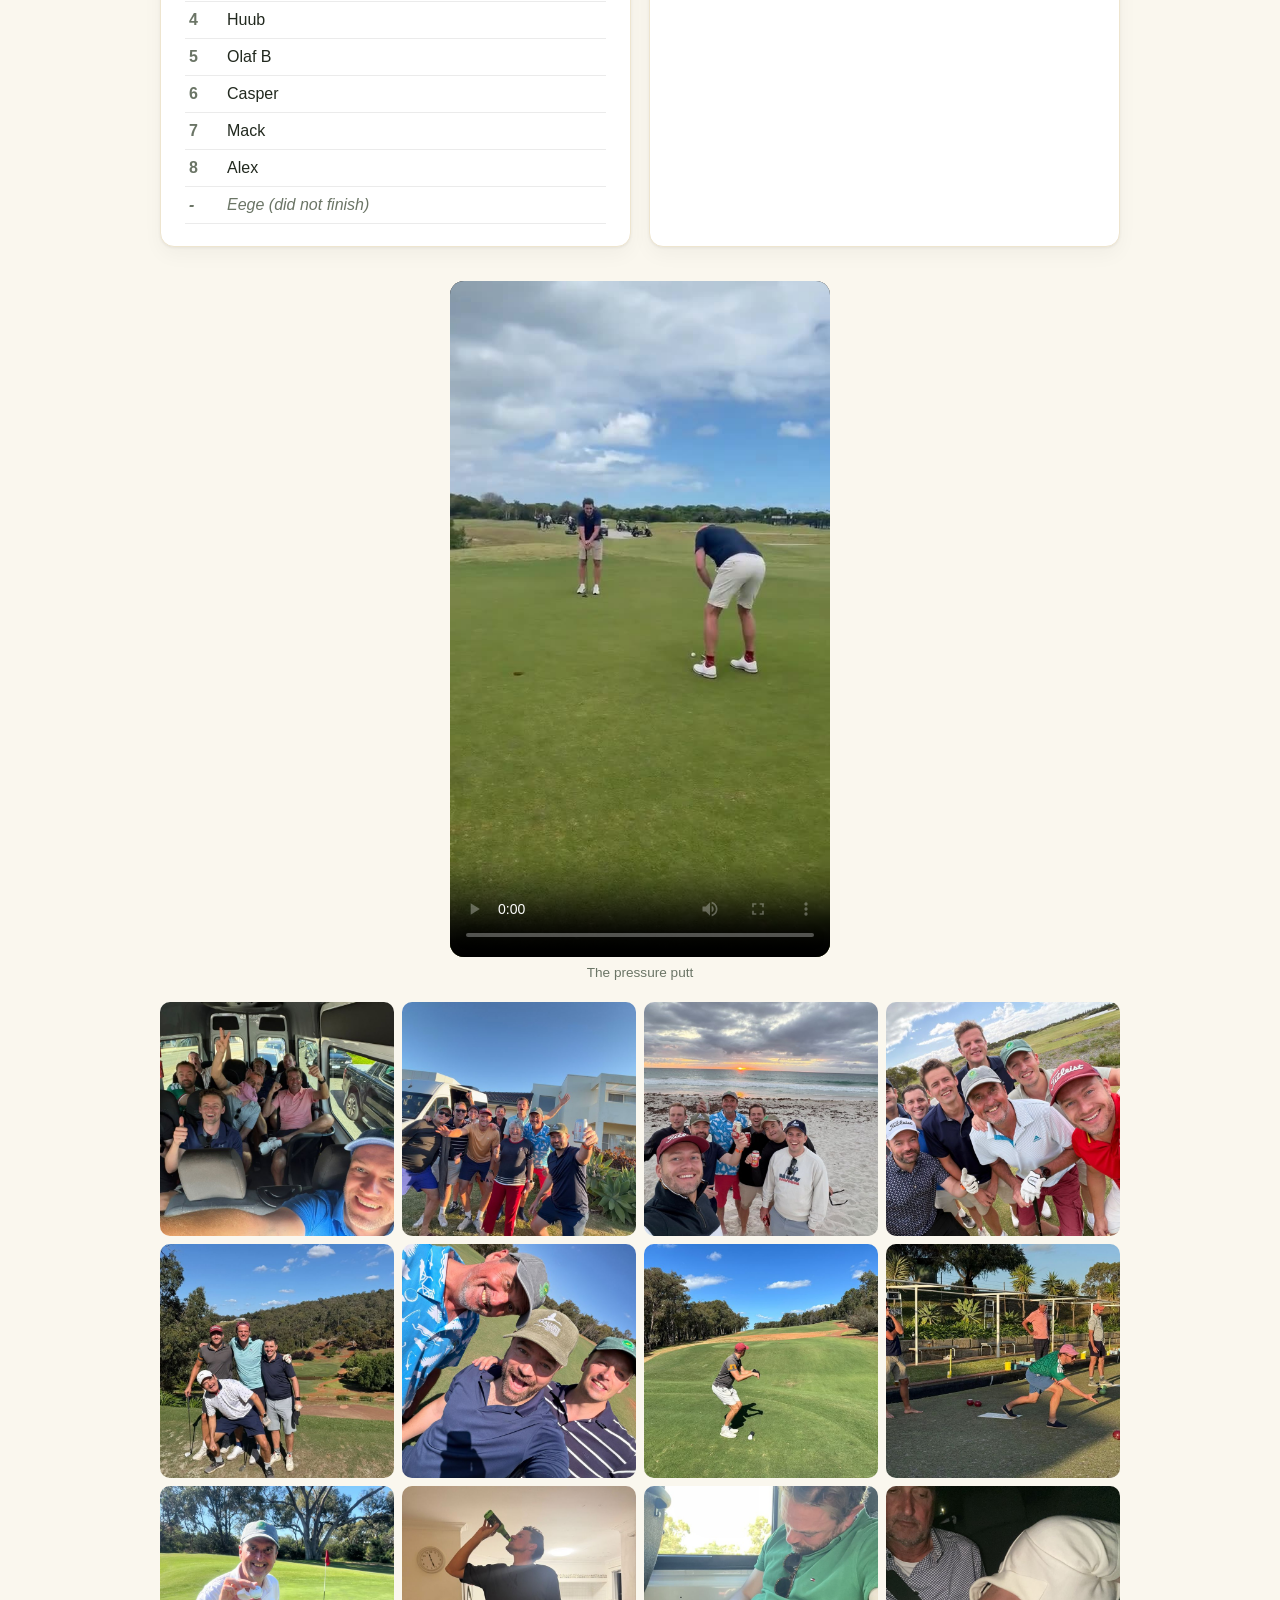
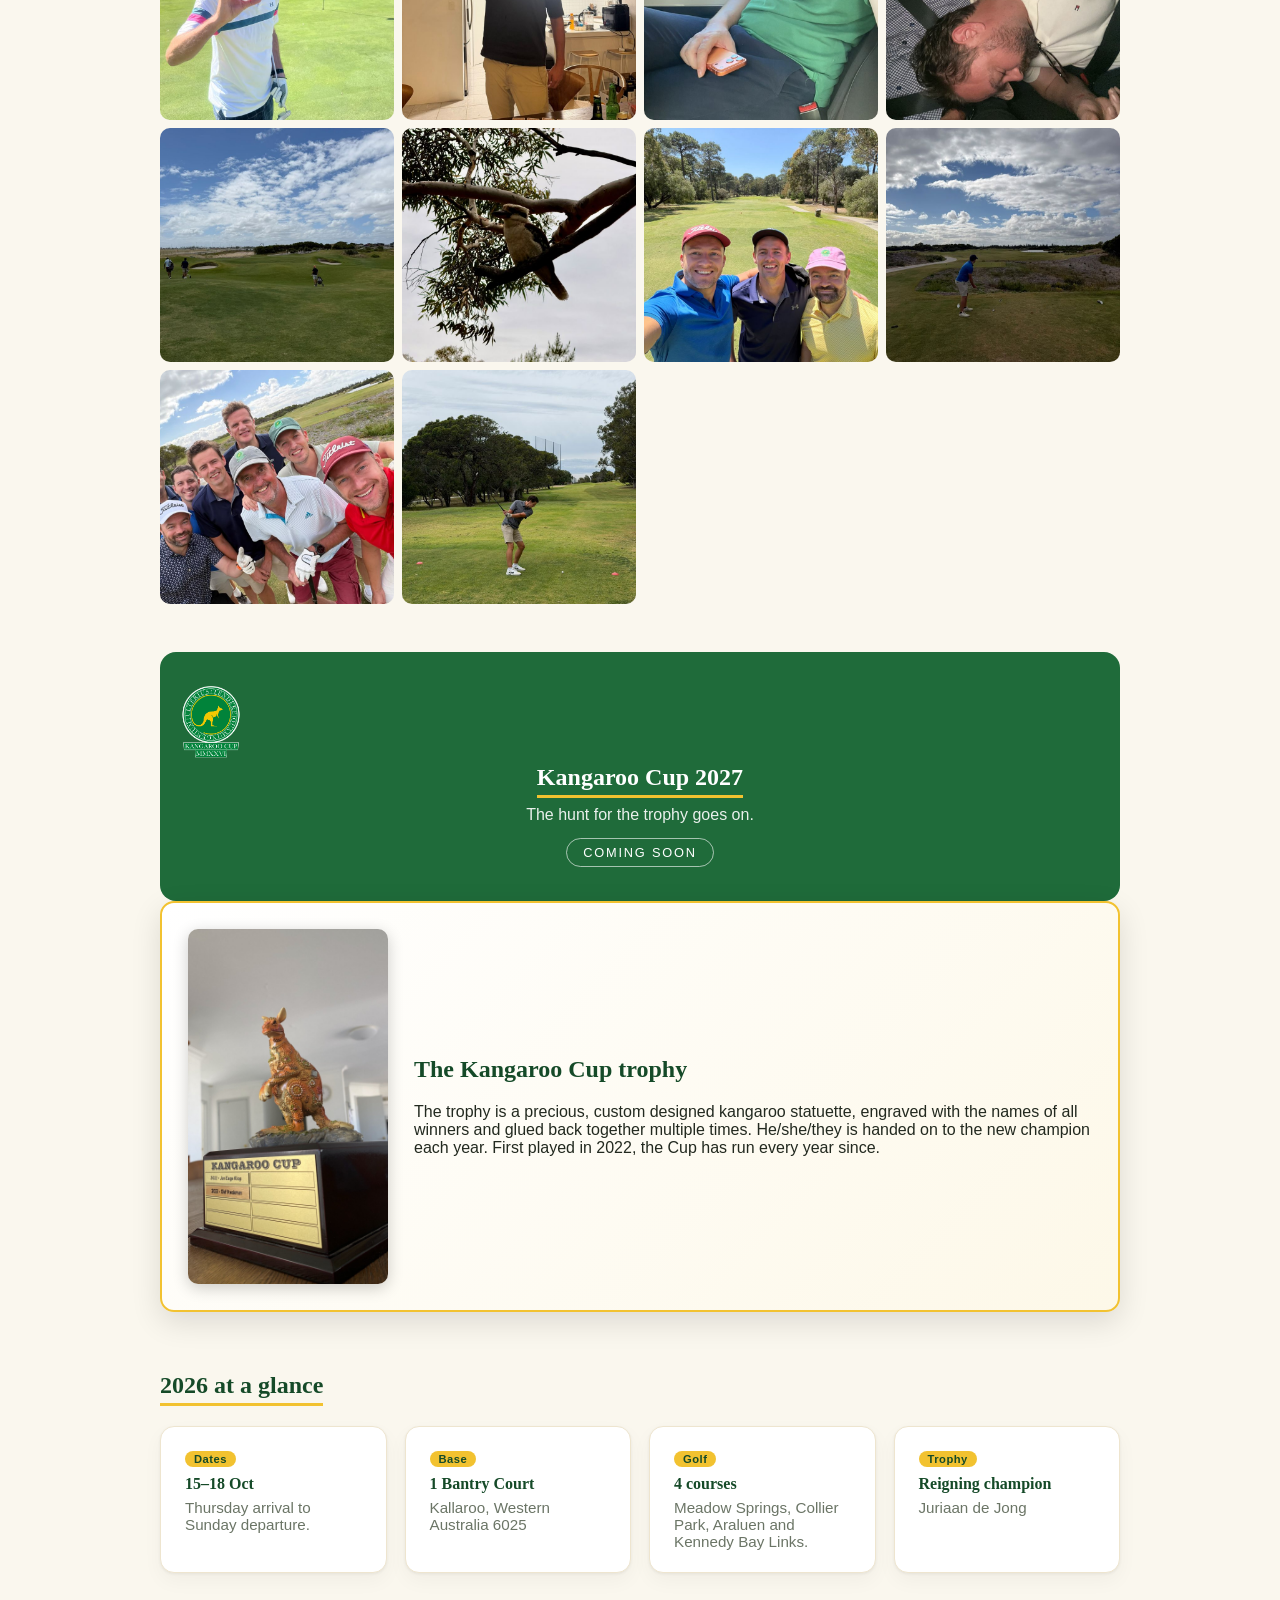
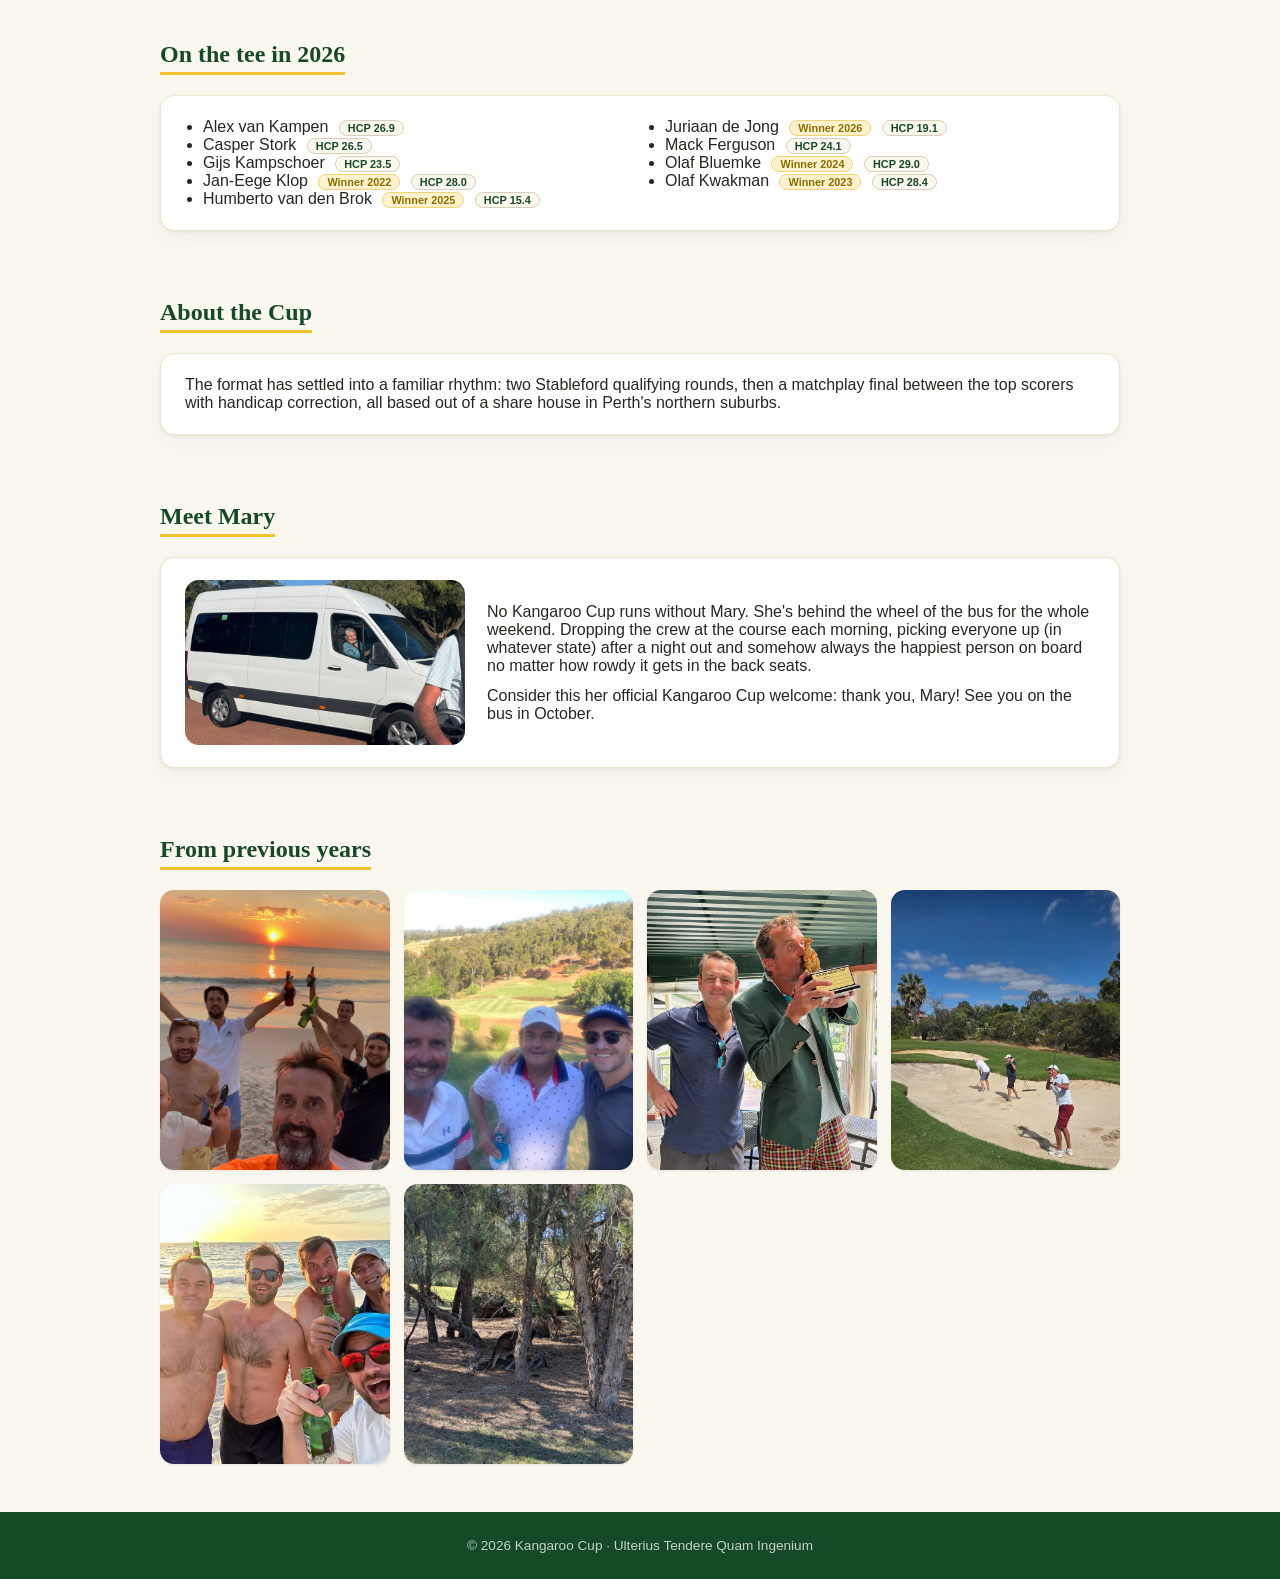
==== commit bd9f5641: "Add files via upload" ====
--- a/index.html
+++ b/index.html
@@ -128,6 +128,12 @@
       <a href="assets/gallery2026/2026-10.jpg"><img src="assets/gallery2026/2026-10.jpg" loading="lazy" alt="Kangaroo Cup 2026 photo 10"></a>
       <a href="assets/gallery2026/2026-11.jpg"><img src="assets/gallery2026/2026-11.jpg" loading="lazy" alt="Kangaroo Cup 2026 photo 11"></a>
       <a href="assets/gallery2026/2026-12.jpg"><img src="assets/gallery2026/2026-12.jpg" loading="lazy" alt="Kangaroo Cup 2026 photo 12"></a>
+      <a href="assets/gallery2026/2026-13.jpg"><img src="assets/gallery2026/2026-13.jpg" loading="lazy" alt="Kangaroo Cup 2026 photo 13"></a>
+      <a href="assets/gallery2026/2026-14.jpg"><img src="assets/gallery2026/2026-14.jpg" loading="lazy" alt="Kangaroo Cup 2026 photo 14"></a>
+      <a href="assets/gallery2026/2026-15.jpg"><img src="assets/gallery2026/2026-15.jpg" loading="lazy" alt="Kangaroo Cup 2026 photo 15"></a>
+      <a href="assets/gallery2026/2026-16.jpg"><img src="assets/gallery2026/2026-16.jpg" loading="lazy" alt="Kangaroo Cup 2026 photo 16"></a>
+      <a href="assets/gallery2026/2026-17.jpg"><img src="assets/gallery2026/2026-17.jpg" loading="lazy" alt="Kangaroo Cup 2026 photo 17"></a>
+      <a href="assets/gallery2026/2026-18.jpg"><img src="assets/gallery2026/2026-18.jpg" loading="lazy" alt="Kangaroo Cup 2026 photo 18"></a>
     </div>
   </section>
 
